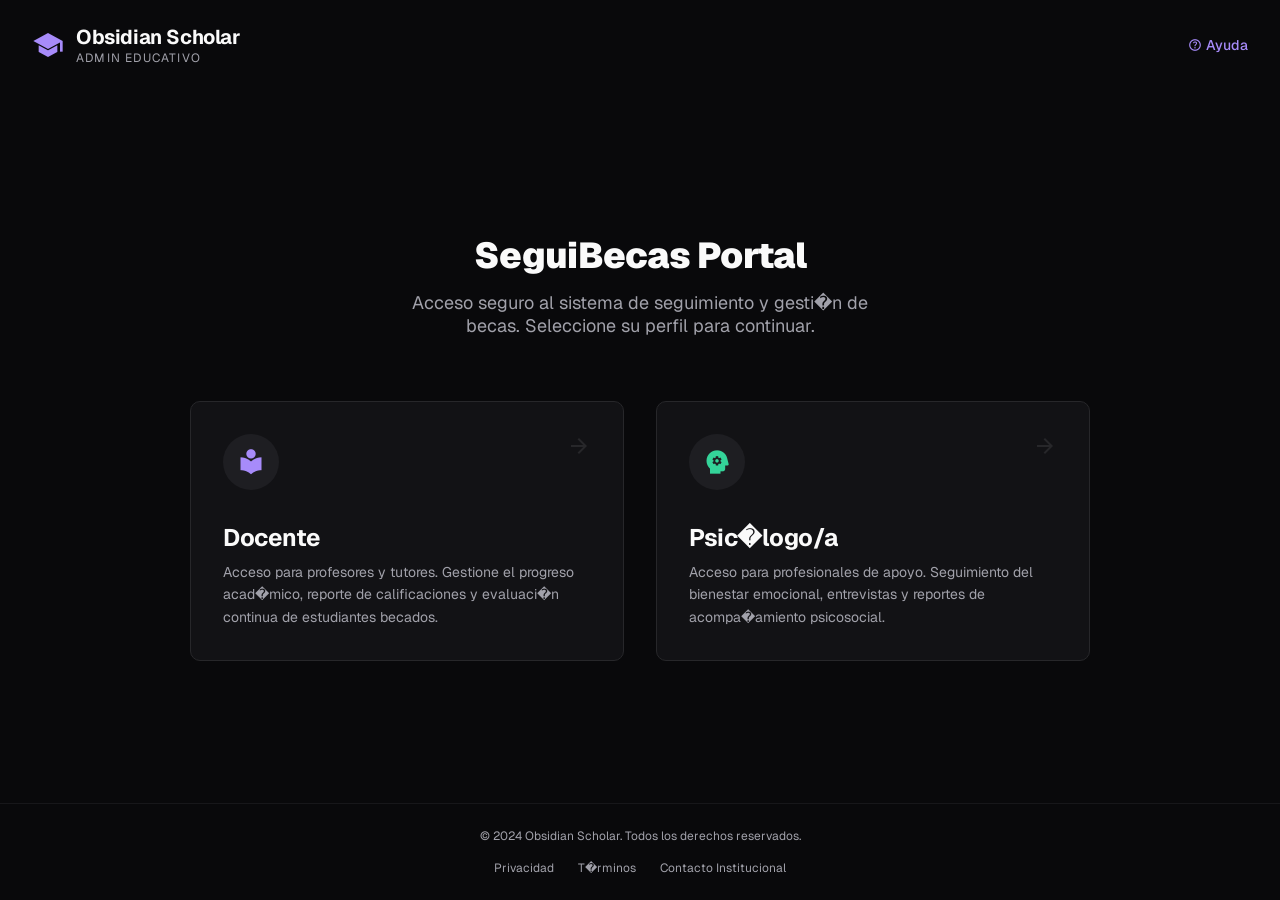
==== seguibecas/index.html @ 245d331f "Implementación completa SeguiBecas con Obsidian dark theme, CRUD estudiantes, alertas automáticas, r" ====
<!DOCTYPE html>
<html class="dark" lang="es">
<head>
<meta charset="UTF-8">
<meta name="viewport" content="width=device-width, initial-scale=1.0">
<title>SeguiBecas - Portal de Acceso</title>
<link rel="preconnect" href="https://fonts.googleapis.com">
<link rel="preconnect" href="https://fonts.gstatic.com" crossorigin>
<link href="https://fonts.googleapis.com/css2?family=Geist:wght@100..900&display=swap" rel="stylesheet">
<link href="https://fonts.googleapis.com/css2?family=Material+Symbols+Outlined:opsz,wght,FILL,GRAD@20..48,100..700,0..1,0..1&display=swap" rel="stylesheet">
<link rel="stylesheet" href="style.css">
</head>
<body>

<div id="toast-container"></div>

<!-- ============================================================ -->
<!-- MODAL: REMITIR A PSICOLOG�A -->
<!-- ============================================================ -->
<div class="modal-overlay" id="modal-referir-overlay" style="display:none">
  <div class="modal">
    <div class="modal-header">
      <h3>Remitir a Psicolog�a</h3>
      <button class="modal-close" id="modal-referir-close"><span class="material-symbols-outlined">close</span></button>
    </div>
    <div class="modal-body">
      <p style="color:var(--color-on-surface-variant);margin-bottom:1rem;font-size:var(--text-sm)">Seleccione el motivo de la remisi�n:</p>
      <div class="modal-options">
        <button class="modal-option" data-motivo="bajo_rendimiento">
          <span class="material-symbols-outlined" style="color:var(--color-warn)">school</span>
          <div>
            <strong>Bajo rendimiento acad�mico</strong>
            <p style="font-size:var(--text-xs);color:var(--color-on-surface-variant);margin-top:0.25rem">El estudiante presenta calificaciones por debajo del promedio esperado.</p>
          </div>
        </button>
        <button class="modal-option" data-motivo="desercion">
          <span class="material-symbols-outlined" style="color:var(--color-error)">logout</span>
          <div>
            <strong>Riesgo de deserci�n</strong>
            <p style="font-size:var(--text-xs);color:var(--color-on-surface-variant);margin-top:0.25rem">El estudiante presenta inasistencias recurrentes o riesgo de abandono.</p>
          </div>
        </button>
      </div>
    </div>
  </div>
</div>

<!-- ============================================================ -->
<!-- MODAL: AGREGAR ESTUDIANTE -->
<!-- ============================================================ -->
<div class="modal-overlay" id="modal-add-student-overlay" style="display:none">
  <div class="modal" style="max-width:480px">
    <div class="modal-header">
      <h3>Agregar Estudiante</h3>
      <button class="modal-close" id="modal-add-close"><span class="material-symbols-outlined">close</span></button>
    </div>
    <div class="modal-body">
      <div class="form-group">
        <label for="add-nombre">Nombre completo</label>
        <input type="text" id="add-nombre" class="form-input" placeholder="Ej: Ana Mar�a L�pez">
      </div>
      <div class="form-group">
        <label for="add-programa">Programa acad�mico</label>
        <input type="text" id="add-programa" class="form-input" placeholder="Ej: Ingenier�a de Sistemas">
      </div>
      <div class="form-group">
        <label for="add-semestre">Semestre</label>
        <input type="number" id="add-semestre" class="form-input" min="1" max="12" value="1">
      </div>
      <button class="btn btn-primary" id="btn-add-student" style="width:100%;justify-content:center;margin-top:0.5rem">Agregar Estudiante</button>
    </div>
  </div>
</div>

<!-- ============================================================ -->
<!-- MODAL: NOTIFICACIONES -->
<!-- ============================================================ -->
<div class="notif-panel" id="notif-panel" style="display:none">
  <div class="notif-header">
    <h3>Notificaciones</h3>
    <button class="notif-mark-read" id="btn-mark-read">Marcar todas como le�das</button>
  </div>
  <div class="notif-list" id="notif-list"></div>
</div>

<!-- ============================================================ -->
<!-- HOME VIEW -->
<!-- ============================================================ -->
<div id="view-home" class="view active">
  <div class="home-wrapper">
    <header class="home-header">
      <div class="home-brand">
        <span class="material-symbols-outlined home-brand-icon fill">school</span>
        <div class="home-brand-text">
          <h1>Obsidian Scholar</h1>
          <p>Admin Educativo</p>
        </div>
      </div>
      <a class="home-support" href="#">
        <span class="material-symbols-outlined" style="font-size:var(--text-sm)">help</span> Ayuda
      </a>
    </header>
    <main class="home-main">
      <div class="home-hero">
        <h2>SeguiBecas Portal</h2>
        <p>Acceso seguro al sistema de seguimiento y gesti�n de becas. Seleccione su perfil para continuar.</p>
      </div>
      <div class="home-grid">
        <a class="home-card" href="#" data-view="view-docente">
          <div class="home-card-top">
            <div class="home-card-icon docente">
              <span class="material-symbols-outlined fill">local_library</span>
            </div>
            <span class="material-symbols-outlined home-card-arrow">arrow_forward</span>
          </div>
          <div class="home-card-body">
            <h3>Docente</h3>
            <p>Acceso para profesores y tutores. Gestione el progreso acad�mico, reporte de calificaciones y evaluaci�n continua de estudiantes becados.</p>
          </div>
        </a>
        <a class="home-card home-card-psych" href="#" data-view="view-psicologo">
          <div class="home-card-top">
            <div class="home-card-icon psicologo">
              <span class="material-symbols-outlined fill">psychology</span>
            </div>
            <span class="material-symbols-outlined home-card-arrow">arrow_forward</span>
          </div>
          <div class="home-card-body">
            <h3>Psic�logo/a</h3>
            <p>Acceso para profesionales de apoyo. Seguimiento del bienestar emocional, entrevistas y reportes de acompa�amiento psicosocial.</p>
          </div>
        </a>
      </div>
    </main>
    <footer class="home-footer">
      <p>&copy; 2024 Obsidian Scholar. Todos los derechos reservados.</p>
      <div class="home-footer-links">
        <a href="#">Privacidad</a>
        <a href="#">T�rminos</a>
        <a href="#">Contacto Institucional</a>
      </div>
    </footer>
  </div>
</div>

<!-- ============================================================ -->
<!-- DOCENTE VIEW -->
<!-- ============================================================ -->
<div id="view-docente" class="view">
  <nav class="sidebar" id="sidebar-docente">
    <div class="sidebar-brand">
      <div class="sidebar-logo"><span class="material-symbols-outlined">school</span></div>
      <div>
        <h1>Obsidian Scholar</h1>
        <p>Admin Educativo</p>
      </div>
    </div>
    <div class="sidebar-nav">
      <a class="active" href="#" data-section="dashboard"><span class="material-symbols-outlined fill">dashboard</span>Dashboard</a>
      <a href="#" data-section="historial"><span class="material-symbols-outlined">history</span>Historial de Casos</a>
      <a href="#" data-section="config"><span class="material-symbols-outlined">settings</span>Configuraci�n</a>
    </div>
    <button class="sidebar-cta" id="btn-add-student-open"><span class="material-symbols-outlined fill">add</span>Agregar Estudiante</button>
    <a class="sidebar-logout" href="#" id="btn-home-docente"><span class="material-symbols-outlined">logout</span>Inicio</a>
  </nav>
  <div class="main-content">
    <header class="topbar">
      <div class="topbar-left">
        <span class="topbar-title show">Panel Docente</span>
        <div class="topbar-search">
          <span class="material-symbols-outlined">search</span>
          <input type="text" id="search-docente" placeholder="Buscar estudiantes, programas o IDs...">
        </div>
      </div>
      <div class="topbar-right">
        <button class="topbar-btn notif-btn" id="notif-btn-docente" aria-label="Notificaciones">
          <span class="material-symbols-outlined">notifications</span>
          <span class="notif-badge" id="notif-badge-docente" style="display:none">0</span>
        </button>
        <div class="topbar-divider"></div>
        <button class="topbar-btn" aria-label="Ayuda"><span class="material-symbols-outlined">help_outline</span></button>
        <div class="topbar-avatar">DR</div>
      </div>
    </header>
    <!-- Docente Dashboard Section -->
    <div class="content-area" id="docente-section-dashboard">
      <div class="stats-grid" id="stats-grid">
        <div class="stat-card stat-clickable" id="stat-total-card">
          <div class="stat-card-glow" style="background:rgba(167,139,250,0.03)"></div>
          <div class="stat-card-top">
            <p>Total Matriculados</p>
            <span class="material-symbols-outlined">groups</span>
          </div>
          <div>
            <div class="stat-card-value" id="stat-total">6</div>
            <div class="stat-card-sub"><span class="material-symbols-outlined" style="font-size:var(--text-xs);color:var(--color-tertiary)">trending_up</span> <span style="color:var(--color-tertiary)">Activos</span></div>
          </div>
        </div>
        <div class="stat-card stat-clickable" id="stat-alertas-card" style="--stat-color:var(--color-error)">
          <div class="stat-card-glow" style="background:rgba(239,68,68,0.03)"></div>
          <div class="stat-card-top">
            <p>Alertas Activas</p>
            <span class="material-symbols-outlined" style="color:var(--color-error)">warning</span>
          </div>
          <div>
            <div class="stat-card-value" id="stat-alertas" style="color:var(--color-error)">0</div>
            <div class="stat-card-sub" style="color:var(--color-on-surface-variant)">Requieren revisi�n inmediata</div>
          </div>
        </div>
        <div class="stat-card stat-clickable" id="stat-asistencia-card">
          <div class="stat-card-top">
            <p>Asistencia Promedio</p>
            <span class="material-symbols-outlined">event_available</span>
          </div>
          <div>
            <div class="stat-card-value" id="stat-asistencia">0%</div>
            <div class="stat-card-bar"><div class="stat-card-bar-fill" id="stat-bar" style="width:0%"></div></div>
          </div>
        </div>
      </div>
      <div class="table-container">
        <div class="table-header">
          <h3>Lista de Estudiantes</h3>
          <div style="display:flex;gap:0.75rem;align-items:center">
            <span class="badge badge-normal" id="est-count">6 estudiantes</span>
            <button class="btn btn-primary" id="btn-add-student-open2" style="padding:0.375rem 0.75rem;font-size:var(--text-xs)"><span class="material-symbols-outlined" style="font-size:var(--text-sm)">add</span> Agregar</button>
          </div>
        </div>
        <div class="table-wrap">
          <table>
            <thead>
              <tr>
                <th>Nombre</th>
                <th>Programa</th>
                <th>Asistencia</th>
                <th>Notas</th>
                <th>Estado</th>
                <th style="text-align:right">Acciones</th>
              </tr>
            </thead>
            <tbody id="docente-tbody"></tbody>
          </table>
        </div>
        <div class="table-footer">
          <span id="table-info">Mostrando 6 estudiantes</span>
        </div>
      </div>
    </div>
    <!-- Docente Case History Section -->
    <div class="content-area" id="docente-section-historial" style="display:none">
      <div id="docente-historial-content"></div>
    </div>
    <!-- Docente Settings Section -->
    <div class="content-area" id="docente-section-config" style="display:none">
      <div class="settings-panel">
        <h2>Configuraci�n del Sistema</h2>
        <p style="color:var(--color-on-surface-variant);margin-bottom:1.5rem">Gesti�n de par�metros acad�micos y umbrales de alerta.</p>
        <div class="settings-card">
          <h4>Umbrales de Alerta Autom�tica</h4>
          <div class="form-group">
            <label>Asistencia m�nima (%)</label>
            <input type="number" class="form-input" id="umbral-asistencia" value="60" min="0" max="100" style="width:100px">
          </div>
          <div class="form-group">
            <label>Promedio m�nimo de notas</label>
            <input type="number" class="form-input" id="umbral-notas" value="3.0" min="1" max="5" step="0.1" style="width:100px">
          </div>
          <div class="form-group">
            <label>Faltas consecutivas para alerta</label>
            <input type="number" class="form-input" id="umbral-faltas" value="3" min="1" max="20" style="width:100px">
          </div>
          <button class="btn btn-primary" id="btn-guardar-umbrales" style="margin-top:0.5rem">Guardar Configuraci�n</button>
        </div>
      </div>
    </div>
  </div>
</div>

<!-- ============================================================ -->
<!-- PSICOLOGO VIEW -->
<!-- ============================================================ -->
<div id="view-psicologo" class="view">
  <nav class="sidebar" id="sidebar-psicologo">
    <div class="sidebar-brand">
      <div class="sidebar-logo"><span class="material-symbols-outlined">school</span></div>
      <div>
        <h1>Obsidian Scholar</h1>
        <p>Admin Educativo</p>
      </div>
    </div>
    <div class="sidebar-nav">
      <a class="active" href="#" data-section="dashboard"><span class="material-symbols-outlined fill">dashboard</span>Dashboard</a>
      <a href="#" data-section="historial"><span class="material-symbols-outlined">history</span>Historial de Casos</a>
      <a href="#" data-section="config"><span class="material-symbols-outlined">settings</span>Configuraci�n</a>
    </div>
    <button class="sidebar-cta" style="opacity:0.5;cursor:default"><span class="material-symbols-outlined fill">add</span>Nuevo Caso</button>
    <a class="sidebar-logout" href="#" id="btn-home-psicologo"><span class="material-symbols-outlined">logout</span>Inicio</a>
  </nav>
  <div class="main-content">
    <header class="topbar">
      <div class="topbar-left">
        <span class="topbar-title show">Panel de Psicolog�a</span>
        <div class="topbar-search">
          <span class="material-symbols-outlined">search</span>
          <input type="text" id="search-psicologo" placeholder="Buscar casos...">
        </div>
      </div>
      <div class="topbar-right">
        <button class="topbar-btn notif-btn" id="notif-btn-psicologo" aria-label="Notificaciones">
          <span class="material-symbols-outlined">notifications</span>
          <span class="notif-badge" id="notif-badge-psicologo" style="display:none">0</span>
        </button>
        <button class="topbar-btn" aria-label="Ayuda"><span class="material-symbols-outlined">help_outline</span></button>
        <div class="topbar-divider"></div>
        <div class="topbar-avatar">PS</div>
      </div>
    </header>
    <!-- Dashboard Section -->
    <div id="psicologo-section-dashboard">
      <div class="content-area">
        <div style="display:flex;justify-content:space-between;align-items:center;margin-bottom:1.5rem">
          <div>
            <h2 style="font-size:var(--text-2xl);font-weight:700">Estudiantes en Seguimiento</h2>
            <p style="color:var(--color-on-surface-variant);font-size:var(--text-sm)" id="psic-seguimiento-count">0 estudiantes en seguimiento psicol�gico</p>
          </div>
          <button class="btn btn-outline" id="btn-refresh-psic"><span class="material-symbols-outlined" style="font-size:var(--text-sm)">refresh</span> Actualizar</button>
        </div>
        <div id="psic-dashboard-list"></div>
      </div>
    </div>
    <!-- Case History Section -->
    <div id="psicologo-section-historial" style="display:none">
      <div class="content-area">
        <h2 style="font-size:var(--text-2xl);font-weight:700;margin-bottom:0.5rem">Historial de Casos</h2>
        <p style="color:var(--color-on-surface-variant);font-size:var(--text-sm);margin-bottom:1.5rem">Todos los estudiantes que han sido remitidos a psicolog�a.</p>
        <div id="psic-historial-content"></div>
      </div>
    </div>
    <!-- Settings Section -->
    <div id="psicologo-section-config" style="display:none">
      <div class="content-area">
        <div class="settings-panel">
          <h2>Configuraci�n</h2>
          <p style="color:var(--color-on-surface-variant);margin-bottom:1rem">Panel de Psicolog�a - SeguiBecas v1.0</p>
          <div class="settings-card">
            <p style="color:var(--color-on-surface-variant);font-size:var(--text-sm)">Sistema de Seguimiento de Estudiantes Becados. Las notificaciones y alertas se gestionan autom�ticamente desde el panel de Docente.</p>
          </div>
        </div>
      </div>
    </div>
    <!-- Psych Two-panel Layout (for alertas) -->
    <div id="psicologo-section-alertas" style="display:none;flex:1;overflow:hidden">
      <div class="psych-layout">
        <div class="psych-tray">
          <div class="psych-tray-header">
            <div>
              <h2>Bandeja de Alertas</h2>
              <p id="alerta-count">0 Casos Activos</p>
            </div>
          </div>
          <div class="psych-tray-list" id="alertas-list"></div>
        </div>
        <div class="psych-detail" id="psych-detail">
          <div class="psych-detail-empty" id="psych-empty">
            <span class="material-symbols-outlined">inbox</span>
            <h3>Ning�n caso seleccionado</h3>
            <p>Seleccione una alerta de la bandeja para ver los detalles, revisar la bit�cora y resolver casos.</p>
          </div>
          <div id="psych-case-view" style="display:none">
            <div class="psych-detail-header">
              <div class="psych-detail-header-top">
                <div>
                  <div style="display:flex;align-items:center;gap:0.75rem;margin-bottom:0.5rem">
                    <h2 id="detail-name"></h2>
                    <span class="psych-detail-badge"><span class="material-symbols-outlined" style="font-size:0.75rem">warning</span> ALERTA</span>
                  </div>
                  <p class="psych-detail-meta" id="detail-meta"></p>
                  <p class="psych-detail-meta" id="detail-motivo" style="margin-top:0.25rem;font-size:var(--text-xs)"></p>
                </div>
                <div class="psych-detail-actions">
                  <button class="btn btn-tertiary" id="btn-resolver"><span class="material-symbols-outlined" style="font-size:var(--text-sm)">check_circle</span>Resolver Caso</button>
                </div>
              </div>
            </div>
            <div class="psych-detail-scroll" id="detail-scroll">
              <div class="context-grid" id="context-grid">
                <div class="context-card">
                  <span class="material-symbols-outlined">school</span>
                  <h4>Estado Acad�mico</h4>
                  <div class="value" id="ctx-academic"></div>
                  <div class="sub" id="ctx-academic-status"></div>
                </div>
                <div class="context-card">
                  <span class="material-symbols-outlined">fact_check</span>
                  <h4>Asistencia</h4>
                  <div class="value" id="ctx-attendance"></div>
                  <div class="sub" id="ctx-attendance-status"></div>
                </div>
                <div class="context-card">
                  <span class="material-symbols-outlined">edit_note</span>
                  <h4>Promedio Notas</h4>
                  <div class="value" id="ctx-grade"></div>
                  <div class="sub" id="ctx-grade-status"></div>
                </div>
              </div>
              <div class="bitacora-section">
                <div class="bitacora-header">
                  <h3>Bit�cora de Seguimiento</h3>
                </div>
                <div class="bitacora-timeline" id="bitacora-list"></div>
                <div class="obs-form">
                  <label for="obs-textarea">Agregar nueva observaci�n</label>
                  <textarea id="obs-textarea" placeholder="Documente la interacci�n, notas o pr�ximos pasos aqu�..." rows="3"></textarea>
                  <div class="inline-error" id="obs-error" style="display:none"></div>
                  <div class="obs-form-bottom">
                    <div class="obs-form-tools">
                      <button aria-label="Adjuntar archivo"><span class="material-symbols-outlined">attach_file</span></button>
                    </div>
                    <button class="obs-submit" id="btn-guardar-obs"><span class="material-symbols-outlined" style="font-size:var(--text-sm)">save</span> Guardar Observaci�n</button>
                  </div>
                </div>
              </div>
            </div>
          </div>
        </div>
      </div>
    </div>
  </div>
</div>

<button class="sidebar-toggle" id="sidebar-toggle" aria-label="Abrir men�"><span class="material-symbols-outlined">menu</span></button>
<div class="sidebar-overlay" id="sidebar-overlay"></div>
<div class="modal-overlay" id="modal-backdrop" style="display:none"></div>

<script src="app.js"></script>
</body>
</html>
---- seguibecas/style.css ----
:root {
  --color-bg: #09090b;
  --color-surface: #0c0c0f;
  --color-surface-container: #121215;
  --color-surface-container-low: #0f0f12;
  --color-surface-container-high: #18181b;
  --color-surface-container-highest: #1e1e22;
  --color-primary: #a78bfa;
  --color-primary-container: #7c3aed;
  --color-primary-fixed: #ede9fe;
  --color-primary-fixed-dim: #c4b5fd;
  --color-tertiary: #34d399;
  --color-tertiary-container: #065f46;
  --color-error: #ef4444;
  --color-error-container: #3b1111;
  --color-warn: #f59e0b;
  --color-warn-container: #451a03;
  --color-outline: #52525b;
  --color-outline-variant: #27272a;
  --color-on-surface: #fafafa;
  --color-on-surface-variant: #a1a1aa;
  --color-on-error: #1a0000;
  --color-on-primary: #0a0012;
  --color-surface-dim: #0c0c0f;
  --color-surface-bright: #18181b;

  --font-family: 'Geist', sans-serif;
  --text-xs: 0.75rem;
  --text-sm: 0.875rem;
  --text-base: 1rem;
  --text-lg: 1.125rem;
  --text-xl: 1.25rem;
  --text-2xl: 1.5rem;
  --text-3xl: 1.875rem;
  --text-4xl: 2.25rem;
  --radius-sm: 6px;
  --radius-md: 10px;
  --radius-lg: 16px;
  --radius-xl: 24px;
  --radius-full: 9999px;
  --shadow-sm: 0 1px 3px rgba(0,0,0,0.2);
  --shadow-md: 0 4px 12px rgba(0,0,0,0.3);
  --shadow-lg: 0 10px 30px rgba(0,0,0,0.4);
  --transition: 0.2s ease;
  --sidebar-w: 256px;
}

*, *::before, *::after { box-sizing: border-box; margin: 0; padding: 0; }
body {
  font-family: var(--font-family);
  background: var(--color-bg);
  color: var(--color-on-surface);
  min-height: 100vh;
  -webkit-font-smoothing: antialiased;
}
a { color: inherit; text-decoration: none; }
button { font-family: inherit; cursor: pointer; border: none; background: none; color: inherit; }
input, textarea { font-family: inherit; }
.material-symbols-outlined {
  font-variation-settings: 'FILL' 0, 'wght' 400, 'GRAD' 0, 'opsz' 24;
  user-select: none;
}
.material-symbols-outlined.fill { font-variation-settings: 'FILL' 1, 'wght' 400, 'GRAD' 0, 'opsz' 24; }

.view { display: none; }
.view.active { display: flex; }

#view-home.active {
  flex-direction: column;
  min-height: 100vh;
}
#view-docente.active, #view-psicologo.active {
  flex-direction: row;
  height: 100vh;
  overflow: hidden;
}

.sidebar {
  width: var(--sidebar-w);
  background: var(--color-surface);
  border-right: 1px solid var(--color-outline-variant);
  display: flex;
  flex-direction: column;
  padding: 2rem 1rem;
  flex-shrink: 0;
  position: fixed;
  top: 0;
  left: 0;
  height: 100vh;
  z-index: 50;
}
.sidebar-brand {
  display: flex;
  align-items: center;
  gap: 0.75rem;
  padding: 0 0.5rem;
  margin-bottom: 3rem;
}
.sidebar-logo {
  width: 40px;
  height: 40px;
  border-radius: var(--radius-md);
  background: var(--color-surface-container);
  border: 1px solid var(--color-outline-variant);
  display: flex;
  align-items: center;
  justify-content: center;
  overflow: hidden;
  font-size: 1.25rem;
  color: var(--color-primary);
}
.sidebar-brand h1 { font-size: var(--text-lg); font-weight: 900; letter-spacing: -0.02em; line-height: 1.2; }
.sidebar-brand p { font-size: var(--text-xs); color: var(--color-on-surface-variant); font-weight: 500; }
.sidebar-nav { display: flex; flex-direction: column; gap: 0.25rem; flex: 1; }
.sidebar-nav a {
  display: flex;
  align-items: center;
  gap: 0.75rem;
  padding: 0.75rem 0.75rem;
  border-radius: var(--radius-md);
  color: var(--color-on-surface-variant);
  font-size: 0.875rem;
  transition: all var(--transition);
}
.sidebar-nav a:hover { color: var(--color-on-surface); background: var(--color-surface-container-low); }
.sidebar-nav a.active {
  color: var(--color-primary);
  background: var(--color-surface-container-high);
  border-right: 2px solid var(--color-primary);
  font-weight: 500;
}
.sidebar-nav a .material-symbols-outlined { font-size: 1.25rem; }
.sidebar-cta {
  width: 100%;
  background: var(--color-primary);
  color: var(--color-on-primary);
  font-weight: 600;
  padding: 0.625rem 1rem;
  border-radius: var(--radius-md);
  margin-bottom: 0.5rem;
  display: flex;
  align-items: center;
  justify-content: center;
  gap: 0.5rem;
  transition: background var(--transition);
}
.sidebar-cta:hover { background: var(--color-primary-container); }
.sidebar-cta .material-symbols-outlined { font-size: 1.125rem; }
.sidebar-logout {
  display: flex;
  align-items: center;
  gap: 0.75rem;
  padding: 0.75rem;
  border-radius: var(--radius-md);
  color: var(--color-on-surface-variant);
  font-size: 0.875rem;
  transition: all var(--transition);
  margin-top: auto;
  border-top: 1px solid var(--color-outline-variant);
  padding-top: 1rem;
}
.sidebar-logout:hover { color: var(--color-error); background: rgba(239,68,68,0.05); }

.main-content {
  margin-left: var(--sidebar-w);
  display: flex;
  flex-direction: column;
  height: 100vh;
  flex: 1;
  min-width: 0;
}
.topbar {
  height: 64px;
  display: flex;
  align-items: center;
  justify-content: space-between;
  padding: 0 1.5rem;
  border-bottom: 1px solid var(--color-outline-variant);
  background: var(--color-bg);
  flex-shrink: 0;
}
.topbar-left { display: flex; align-items: center; gap: 1.5rem; flex: 1; }
.topbar-title { font-size: var(--text-xl); font-weight: 700; letter-spacing: -0.02em; display: none; }
.topbar-title.show { display: block; }
.topbar-search {
  position: relative;
  width: 100%;
  max-width: 320px;
}
.topbar-search .material-symbols-outlined {
  position: absolute;
  left: 0.75rem;
  top: 50%;
  transform: translateY(-50%);
  color: var(--color-on-surface-variant);
  font-size: 1.25rem;
  pointer-events: none;
}
.topbar-search input {
  width: 100%;
  background: var(--color-surface-container);
  border: 1px solid var(--color-outline-variant);
  color: var(--color-on-surface);
  border-radius: var(--radius-md);
  padding: 0.375rem 0.75rem 0.375rem 2.5rem;
  font-size: var(--text-sm);
  transition: all var(--transition);
}
.topbar-search input:focus {
  outline: none;
  border-color: var(--color-primary);
  box-shadow: 0 0 0 2px rgba(167,139,250,0.15);
}
.topbar-search input::placeholder { color: var(--color-on-surface-variant); }
.topbar-right { display: flex; align-items: center; gap: 0.5rem; }
.topbar-btn {
  width: 36px; height: 36px;
  display: flex;
  align-items: center;
  justify-content: center;
  border-radius: var(--radius-md);
  color: var(--color-on-surface-variant);
  transition: all var(--transition);
}
.topbar-btn:hover { background: var(--color-surface-container); }
.topbar-btn .material-symbols-outlined { font-size: 1.375rem; }
.topbar-avatar {
  width: 32px; height: 32px;
  border-radius: var(--radius-full);
  border: 1px solid var(--color-outline-variant);
  background: var(--color-surface-container-high);
  display: flex;
  align-items: center;
  justify-content: center;
  overflow: hidden;
  margin-left: 0.5rem;
}
.topbar-divider {
  width: 1px; height: 24px;
  background: var(--color-outline-variant);
  margin: 0 0.5rem;
  display: none;
}
.content-area {
  flex: 1;
  overflow-y: auto;
  padding: 1.5rem;
}

.sidebar-toggle {
  display: none;
  position: fixed;
  bottom: 1rem;
  left: 1rem;
  z-index: 100;
  width: 48px;
  height: 48px;
  border-radius: var(--radius-full);
  background: var(--color-primary);
  color: var(--color-on-primary);
  align-items: center;
  justify-content: center;
  box-shadow: var(--shadow-lg);
}
.sidebar-overlay {
  display: none;
  position: fixed;
  inset: 0;
  background: rgba(0,0,0,0.5);
  z-index: 49;
}

/* HOME */
.home-wrapper {
  display: flex;
  flex-direction: column;
  min-height: 100vh;
}
.home-header {
  display: flex;
  justify-content: space-between;
  align-items: center;
  padding: 1.5rem 2rem;
  position: relative;
  z-index: 10;
}
.home-brand {
  display: flex;
  align-items: center;
  gap: 0.75rem;
}
.home-brand-icon {
  color: var(--color-primary);
  font-size: 2rem;
}
.home-brand-text h1 {
  font-size: var(--text-xl);
  font-weight: 700;
  letter-spacing: -0.02em;
}
.home-brand-text p {
  font-size: var(--text-xs);
  color: var(--color-on-surface-variant);
  text-transform: uppercase;
  letter-spacing: 0.1em;
}
.home-support {
  font-size: var(--text-sm);
  color: var(--color-primary);
  display: flex;
  align-items: center;
  gap: 0.25rem;
  font-weight: 500;
}
.home-support:hover { color: var(--color-primary-fixed-dim); }
.home-main {
  flex: 1;
  display: flex;
  flex-direction: column;
  align-items: center;
  justify-content: center;
  padding: 3rem 1rem;
  text-align: center;
  position: relative;
  z-index: 10;
}
.home-hero {
  max-width: 640px;
  margin-bottom: 4rem;
}
.home-hero h2 {
  font-size: var(--text-4xl);
  font-weight: 900;
  letter-spacing: -0.02em;
  margin-bottom: 0.75rem;
}
.home-hero p {
  font-size: var(--text-lg);
  color: var(--color-on-surface-variant);
  max-width: 500px;
  margin: 0 auto;
}
.home-grid {
  display: grid;
  grid-template-columns: 1fr;
  gap: 2rem;
  width: 100%;
  max-width: 900px;
}
.home-card {
  display: block;
  position: relative;
  background: var(--color-surface-container);
  border: 1px solid var(--color-outline-variant);
  border-radius: var(--radius-md);
  padding: 2rem;
  transition: all 0.3s ease;
  text-align: left;
  overflow: hidden;
}
.home-card::before {
  content: '';
  position: absolute;
  top: -1px; left: -1px; right: -1px; bottom: -1px;
  background: transparent;
  border-radius: var(--radius-md);
  z-index: -1;
  transition: background 0.3s ease;
}
.home-card:hover::before {
  background: linear-gradient(45deg, var(--color-primary) 0%, transparent 50%, var(--color-primary) 100%);
  opacity: 0.3;
}
.home-card:hover { background: var(--color-surface-container-high); transform: translateY(-4px); }
.home-card-psych:hover::before {
  background: linear-gradient(45deg, var(--color-tertiary) 0%, transparent 50%, var(--color-tertiary) 100%);
  opacity: 0.3;
}
.home-card-top {
  display: flex;
  justify-content: space-between;
  align-items: flex-start;
  margin-bottom: 2rem;
}
.home-card-icon {
  width: 56px; height: 56px;
  border-radius: var(--radius-full);
  background: var(--color-surface-container-highest);
  display: flex;
  align-items: center;
  justify-content: center;
  transition: transform 0.3s ease;
}
.home-card:hover .home-card-icon { transform: scale(1.1); }
.home-card-icon.docente { color: var(--color-primary); }
.home-card-icon.psicologo { color: var(--color-tertiary); }
.home-card-icon .material-symbols-outlined { font-size: 1.75rem; }
.home-card-arrow {
  color: var(--color-outline-variant);
  transition: color var(--transition);
}
.home-card:hover .home-card-arrow { color: var(--color-primary); }
.home-card-psych:hover .home-card-arrow { color: var(--color-tertiary); }
.home-card-body h3 {
  font-size: var(--text-2xl);
  font-weight: 700;
  letter-spacing: -0.02em;
  margin-bottom: 0.5rem;
  transition: color var(--transition);
}
.home-card:hover .home-card-body h3 { color: var(--color-primary); }
.home-card-psych:hover .home-card-body h3 { color: var(--color-tertiary); }
.home-card-body p {
  font-size: var(--text-sm);
  color: var(--color-on-surface-variant);
  line-height: 1.6;
}
.home-footer {
  border-top: 1px solid rgba(39,39,42,0.5);
  padding: 1.5rem 2rem;
  display: flex;
  flex-direction: column;
  align-items: center;
  gap: 1rem;
  position: relative;
  z-index: 10;
}
.home-footer p { font-size: var(--text-xs); color: var(--color-on-surface-variant); }
.home-footer-links { display: flex; gap: 1.5rem; }
.home-footer-links a {
  font-size: var(--text-xs);
  color: var(--color-on-surface-variant);
  transition: color var(--transition);
}
.home-footer-links a:hover { color: var(--color-on-surface); }

/* TOAST */
#toast-container {
  position: fixed;
  bottom: 24px;
  right: 24px;
  z-index: 9999;
  display: flex;
  flex-direction: column;
  gap: 8px;
}
.toast {
  display: flex;
  align-items: center;
  gap: 8px;
  padding: 12px 20px;
  border-radius: var(--radius-md);
  box-shadow: var(--shadow-md);
  font-size: var(--text-sm);
  min-width: 240px;
  max-width: 360px;
  animation: slideIn 0.3s ease;
  border: 1px solid var(--color-outline-variant);
}
.toast-success { background: var(--color-tertiary-container); color: var(--color-tertiary); }
.toast-error { background: var(--color-error-container); color: var(--color-error); }
.toast-warning { background: var(--color-warn-container); color: var(--color-warn); }
.toast-info { background: var(--color-primary-container); color: var(--color-primary); }

@keyframes slideIn {
  from { opacity: 0; transform: translateX(20px); }
  to { opacity: 1; transform: translateX(0); }
}
@keyframes fadeOut {
  from { opacity: 1; }
  to { opacity: 0; transform: translateX(20px); }
}

/* DOCENTE STATS */
.stats-grid {
  display: grid;
  grid-template-columns: 1fr;
  gap: 1.5rem;
  margin-bottom: 2rem;
}
.stat-card {
  background: var(--color-surface-container);
  border: 1px solid var(--color-outline-variant);
  border-radius: var(--radius-lg);
  padding: 1.5rem;
  position: relative;
  overflow: hidden;
  transition: border-color var(--transition);
}
.stat-card:hover { border-color: var(--color-outline); }
.stat-card-glow {
  position: absolute;
  right: -16px; top: -16px;
  width: 96px; height: 96px;
  border-radius: 50%;
  filter: blur(32px);
  pointer-events: none;
}
.stat-card-top {
  display: flex;
  justify-content: space-between;
  align-items: flex-start;
  margin-bottom: 1rem;
  position: relative;
}
.stat-card-top p { font-size: var(--text-sm); color: var(--color-on-surface-variant); font-weight: 500; }
.stat-card-top .material-symbols-outlined { color: var(--color-on-surface-variant); font-size: 1.25rem; }
.stat-card-value { font-size: var(--text-3xl); font-weight: 700; letter-spacing: -0.02em; }
.stat-card-sub {
  font-size: var(--text-xs);
  margin-top: 0.25rem;
  display: flex;
  align-items: center;
  gap: 0.25rem;
}
.stat-card-bar {
  width: 100%;
  height: 6px;
  background: var(--color-surface-container-highest);
  border-radius: var(--radius-full);
  overflow: hidden;
  margin-top: 0.75rem;
}
.stat-card-bar-fill {
  height: 100%;
  border-radius: var(--radius-full);
  background: var(--color-primary);
}

/* TABLE */
.table-container {
  background: var(--color-surface-container);
  border: 1px solid var(--color-outline-variant);
  border-radius: var(--radius-lg);
  overflow: hidden;
  display: flex;
  flex-direction: column;
}
.table-header {
  padding: 1rem 1.5rem;
  border-bottom: 1px solid var(--color-outline-variant);
  display: flex;
  justify-content: space-between;
  align-items: center;
  background: var(--color-surface-container-low);
}
.table-header h3 { font-size: var(--text-lg); font-weight: 700; }
.table-wrap { overflow-x: auto; }
table {
  width: 100%;
  border-collapse: collapse;
  min-width: 700px;
}
thead { border-bottom: 1px solid var(--color-outline-variant); }
thead th {
  padding: 0.75rem 1.5rem;
  font-size: var(--text-xs);
  font-weight: 600;
  color: var(--color-on-surface-variant);
  text-transform: uppercase;
  letter-spacing: 0.05em;
  text-align: left;
  background: rgba(15,15,18,0.5);
  white-space: nowrap;
}
tbody tr {
  border-bottom: 1px solid var(--color-outline-variant);
  transition: background var(--transition);
}
tbody tr:hover { background: var(--color-surface-container-high); }
tbody tr.alerta { background: rgba(239,68,68,0.04); }
tbody tr.alerta:hover { background: rgba(239,68,68,0.08); }
tbody td { padding: 0.75rem 1.5rem; font-size: var(--text-sm); vertical-align: middle; }
.student-cell {
  display: flex;
  align-items: center;
  gap: 0.75rem;
}
.student-avatar {
  width: 32px; height: 32px;
  border-radius: var(--radius-full);
  background: var(--color-surface-container-highest);
  border: 1px solid var(--color-outline-variant);
  display: flex;
  align-items: center;
  justify-content: center;
  font-size: var(--text-xs);
  font-weight: 700;
  flex-shrink: 0;
}
.student-name { font-weight: 500; }
.student-id { font-size: var(--text-xs); color: var(--color-on-surface-variant); }
.badge {
  display: inline-flex;
  align-items: center;
  gap: 0.25rem;
  padding: 0.25rem 0.5rem;
  border-radius: 4px;
  font-size: var(--text-xs);
  font-weight: 500;
  white-space: nowrap;
}
.badge-normal {
  background: var(--color-surface-container-highest);
  color: var(--color-on-surface-variant);
  border: 1px solid var(--color-outline-variant);
}
.badge-alerta {
  background: var(--color-error-container);
  color: var(--color-error);
  border: 1px solid rgba(239,68,68,0.2);
}
.badge-alerta .material-symbols-outlined { font-size: 0.75rem; }
.badge-en-seguimiento {
  background: var(--color-primary-container);
  color: var(--color-primary);
  border: 1px solid rgba(167,139,250,0.2);
  font-size: var(--text-xs);
}
.actions-cell { display: flex; gap: 0.375rem; flex-wrap: wrap; justify-content: flex-end; }
.btn-icon {
  width: 32px; height: 32px;
  display: flex;
  align-items: center;
  justify-content: center;
  border-radius: var(--radius-sm);
  background: var(--color-surface);
  border: 1px solid var(--color-outline-variant);
  color: var(--color-on-surface-variant);
  transition: all var(--transition);
}
.btn-icon:hover { background: var(--color-surface-container-highest); color: var(--color-primary); }
.btn-icon.success:hover { color: var(--color-tertiary); border-color: rgba(52,211,153,0.3); }
.btn-icon.danger:hover { color: var(--color-error); border-color: rgba(239,68,68,0.3); }
.btn-icon.refer:hover { color: var(--color-warn); border-color: rgba(245,158,11,0.3); }
.grade-input {
  width: 56px;
  background: var(--color-surface);
  border: 1px solid var(--color-outline-variant);
  color: var(--color-on-surface);
  border-radius: var(--radius-sm);
  padding: 0.25rem 0.375rem;
  font-size: var(--text-sm);
  text-align: center;
}
.grade-input:focus { outline: none; border-color: var(--color-primary); }
.grade-submit {
  padding: 0.25rem 0.5rem;
  background: var(--color-primary);
  color: var(--color-on-primary);
  border-radius: var(--radius-sm);
  font-size: var(--text-xs);
  font-weight: 500;
  transition: background var(--transition);
}
.grade-submit:hover { background: var(--color-primary-container); }
.inline-error {
  font-size: var(--text-xs);
  color: var(--color-error);
  margin-top: 0.25rem;
}
.table-footer {
  padding: 0.75rem 1.5rem;
  border-top: 1px solid var(--color-outline-variant);
  background: var(--color-surface-container-low);
  display: flex;
  justify-content: space-between;
  align-items: center;
  font-size: var(--text-xs);
  color: var(--color-on-surface-variant);
}

/* PSICOLOGO TWO PANEL */
.psych-layout {
  display: flex;
  flex: 1;
  overflow: hidden;
}
.psych-tray {
  width: 400px;
  flex-shrink: 0;
  border-right: 1px solid var(--color-outline-variant);
  display: flex;
  flex-direction: column;
  background: var(--color-surface-dim);
}
.psych-tray-header {
  padding: 1.5rem;
  border-bottom: 1px solid var(--color-outline-variant);
  display: flex;
  justify-content: space-between;
  align-items: center;
  background: var(--color-surface);
}
.psych-tray-header h2 { font-size: var(--text-lg); font-weight: 600; letter-spacing: -0.02em; }
.psych-tray-header p { font-size: var(--text-sm); color: var(--color-on-surface-variant); margin-top: 0.25rem; }
.psych-tray-list {
  flex: 1;
  overflow-y: auto;
  padding: 1rem;
  display: flex;
  flex-direction: column;
  gap: 0.75rem;
}
.alert-card {
  background: var(--color-surface-container);
  border: 1px solid var(--color-outline-variant);
  border-radius: 0 var(--radius-md) var(--radius-md) 0;
  padding: 1rem;
  cursor: pointer;
  transition: all var(--transition);
  position: relative;
  border-left: 4px solid transparent;
}
.alert-card:hover { background: var(--color-surface-container-high); }
.alert-card.selected {
  background: var(--color-surface-container-high);
  border-color: var(--color-primary);
}
.alert-card-critical { border-left-color: var(--color-error); }
.alert-card-review { border-left-color: var(--color-primary); }
.alert-card-followup { border-left-color: var(--color-outline); }
.alert-card-meta {
  display: flex;
  justify-content: space-between;
  align-items: flex-start;
  margin-bottom: 0.5rem;
}
.alert-card-label { font-size: var(--text-xs); font-weight: 500; text-transform: uppercase; letter-spacing: 0.05em; }
.alert-card-label.critical { color: var(--color-error); }
.alert-card-label.review { color: var(--color-primary); }
.alert-card-label.followup { color: var(--color-on-surface-variant); }
.alert-card-time { font-size: var(--text-xs); color: var(--color-on-surface-variant); }
.alert-card h3 { font-weight: 600; margin-bottom: 0.25rem; }
.alert-card p { font-size: var(--text-sm); color: var(--color-on-surface-variant); display: -webkit-box; -webkit-line-clamp: 2; -webkit-box-orient: vertical; overflow: hidden; margin-bottom: 0.75rem; }
.alert-card-tags { display: flex; gap: 0.5rem; }
.alert-card-tag {
  padding: 0.125rem 0.5rem;
  border-radius: 4px;
  font-size: 0.625rem;
  background: var(--color-surface-container-highest);
  color: var(--color-on-surface-variant);
  border: 1px solid var(--color-outline-variant);
}
.alert-card-tag.danger { background: rgba(239,68,68,0.1); color: var(--color-error); border-color: rgba(239,68,68,0.15); }

.psych-detail {
  flex: 1;
  display: flex;
  flex-direction: column;
  overflow: hidden;
}
#psych-case-view { flex: 1; flex-direction: column; }
.psych-detail-empty {
  flex: 1;
  display: flex;
  flex-direction: column;
  align-items: center;
  justify-content: center;
  gap: 1rem;
  color: var(--color-on-surface-variant);
}
.psych-detail-empty .material-symbols-outlined { font-size: 4rem; color: var(--color-outline-variant); }
.psych-detail-empty h3 { font-size: var(--text-xl); font-weight: 600; }
.psych-detail-empty p { max-width: 280px; text-align: center; }
.psych-detail-header {
  padding: 1.5rem 2rem;
  border-bottom: 1px solid var(--color-outline-variant);
  background: rgba(12,12,15,0.5);
  backdrop-filter: blur(8px);
  flex-shrink: 0;
}
.psych-detail-header-top {
  display: flex;
  justify-content: space-between;
  align-items: flex-start;
}
.psych-detail-header h2 { font-size: var(--text-3xl); font-weight: 700; letter-spacing: -0.02em; }
.psych-detail-badge {
  display: inline-flex;
  align-items: center;
  gap: 0.375rem;
  padding: 0.25rem 0.75rem;
  border-radius: var(--radius-full);
  font-size: var(--text-xs);
  font-weight: 500;
  background: rgba(239,68,68,0.08);
  color: var(--color-error);
  border: 1px solid rgba(239,68,68,0.15);
}
.psych-detail-meta { color: var(--color-on-surface-variant); font-size: var(--text-sm); margin-top: 0.5rem; }
.psych-detail-actions { display: flex; gap: 0.75rem; margin-top: 1rem; }
.btn {
  display: inline-flex;
  align-items: center;
  gap: 0.5rem;
  padding: 0.5rem 1rem;
  border-radius: var(--radius-md);
  font-size: var(--text-sm);
  font-weight: 500;
  transition: all var(--transition);
}
.btn-outline {
  border: 1px solid var(--color-outline-variant);
  color: var(--color-on-surface);
  background: transparent;
}
.btn-outline:hover { background: var(--color-surface-container); }
.btn-primary {
  background: var(--color-primary);
  color: var(--color-on-primary);
}
.btn-primary:hover { background: var(--color-primary-container); }
.btn-tertiary {
  background: var(--color-tertiary);
  color: #001a12;
  font-weight: 700;
  box-shadow: 0 0 20px rgba(52,211,153,0.1);
}
.btn-tertiary:hover { background: rgba(52,211,153,0.85); }
.psych-detail-scroll {
  flex: 1;
  overflow-y: auto;
  padding: 1.5rem 2rem;
}
.context-grid {
  display: grid;
  grid-template-columns: 1fr;
  gap: 1rem;
  margin-bottom: 2rem;
}
.context-card {
  background: var(--color-surface-container);
  border: 1px solid var(--color-outline-variant);
  border-radius: var(--radius-lg);
  padding: 1.25rem;
}
.context-card .material-symbols-outlined { color: var(--color-outline); margin-bottom: 0.5rem; }
.context-card h4 {
  font-size: var(--text-xs);
  font-weight: 600;
  color: var(--color-on-surface-variant);
  text-transform: uppercase;
  letter-spacing: 0.05em;
  margin-bottom: 0.25rem;
}
.context-card .value { font-size: var(--text-xl); font-weight: 500; }
.context-card .sub { font-size: var(--text-xs); margin-top: 0.25rem; }
.context-card .sub.error { color: var(--color-error); }
.context-card .sub.primary { color: var(--color-primary); }
.bitacora-section { margin-top: 2rem; }
.bitacora-header {
  display: flex;
  justify-content: space-between;
  align-items: center;
  margin-bottom: 1rem;
}
.bitacora-header h3 {
  font-size: var(--text-lg);
  font-weight: 600;
  border-bottom: 1px solid var(--color-outline-variant);
  padding-bottom: 0.5rem;
  display: inline-block;
  padding-right: 2rem;
}
.bitacora-timeline {
  position: relative;
  border-left: 1px solid var(--color-outline-variant);
  margin-left: 0.75rem;
  padding-bottom: 1.5rem;
}
.bitacora-entry {
  position: relative;
  padding-left: 1.5rem;
  padding-bottom: 1.5rem;
}
.bitacora-dot {
  position: absolute;
  width: 12px; height: 12px;
  background: var(--color-surface);
  border: 2px solid var(--color-primary);
  border-radius: var(--radius-full);
  left: -6.5px;
  top: 6px;
}
.bitacora-dot.muted { border-color: var(--color-outline); }
.bitacora-card {
  background: var(--color-surface-container-lowest);
  border: 1px solid var(--color-outline-variant);
  border-radius: var(--radius-md);
  padding: 1rem;
}
.bitacora-card-top {
  display: flex;
  justify-content: space-between;
  align-items: center;
  margin-bottom: 0.5rem;
}
.bitacora-card-top .label { font-weight: 500; font-size: var(--text-sm); }
.bitacora-card-top .label.primary { color: var(--color-primary); }
.bitacora-card-top .time { font-size: var(--text-xs); color: var(--color-on-surface-variant); }
.bitacora-card p { font-size: var(--text-sm); color: var(--color-on-surface-variant); }
.bitacora-card .meta {
  margin-top: 0.75rem;
  padding: 0.5rem;
  background: var(--color-surface);
  border-radius: 4px;
  font-size: 0.75rem;
  color: var(--color-outline);
  border: 1px solid var(--color-outline-variant);
}
.obs-form {
  background: var(--color-surface-container);
  border: 1px solid var(--color-outline-variant);
  border-radius: var(--radius-lg);
  padding: 1.25rem;
  margin-top: 1rem;
}
.obs-form label { display: block; font-size: var(--text-sm); font-weight: 500; margin-bottom: 0.5rem; }
.obs-form textarea {
  width: 100%;
  background: var(--color-surface-container-lowest);
  border: 1px solid var(--color-outline-variant);
  color: var(--color-on-surface);
  border-radius: var(--radius-md);
  padding: 0.75rem;
  font-size: var(--text-sm);
  resize: vertical;
  min-height: 80px;
  transition: all var(--transition);
}
.obs-form textarea:focus { outline: none; border-color: var(--color-primary); box-shadow: 0 0 0 2px rgba(167,139,250,0.15); }
.obs-form textarea::placeholder { color: var(--color-on-surface-variant); }
.obs-form-bottom {
  display: flex;
  justify-content: space-between;
  align-items: center;
  margin-top: 1rem;
}
.obs-form-tools { display: flex; gap: 0.25rem; }
.obs-form-tools button {
  padding: 0.375rem;
  color: var(--color-on-surface-variant);
  border-radius: var(--radius-sm);
  transition: all var(--transition);
}
.obs-form-tools button:hover { color: var(--color-primary); background: var(--color-surface-container-high); }
.obs-form-tools .material-symbols-outlined { font-size: var(--text-sm); }
.obs-submit {
  padding: 0.5rem 1rem;
  background: var(--color-surface-container-high);
  border: 1px solid var(--color-outline-variant);
  color: var(--color-on-surface);
  border-radius: var(--radius-sm);
  font-size: var(--text-sm);
  font-weight: 500;
  transition: all var(--transition);
}
.obs-submit:hover { background: var(--color-surface-container-highest); }

@media (min-width: 640px) {
  .stats-grid { grid-template-columns: repeat(3, 1fr); }
  .context-grid { grid-template-columns: repeat(3, 1fr); }
  .home-grid { grid-template-columns: repeat(2, 1fr); }
  .topbar-divider { display: block; }
}
@media (max-width: 767px) {
  .sidebar { transform: translateX(-100%); transition: transform 0.3s ease; }
  .sidebar.open { transform: translateX(0); }
  .sidebar-overlay.open { display: block; }
  .sidebar-toggle { display: flex; }
  .main-content { margin-left: 0; }
  .psych-tray { width: 100%; }
  .psych-detail { display: none; }
  .psych-detail.open { display: flex; }
  .psych-layout.mobile-detail .psych-tray { display: none; }
  .topbar-title { display: none; }
}

@media (min-width: 768px) {
  .psych-detail-header h2 { font-size: var(--text-2xl); }
}

@media (max-width: 1023px) {
  .topbar-search { max-width: 200px; }
}

@media (min-width: 1024px) {
  .topbar-title.show { display: block; }
  .topbar-search { max-width: 320px; }
  .content-area { padding: 1.5rem 2rem; }
}

*:focus-visible {
  outline: 2px solid var(--color-primary);
  outline-offset: 2px;
}

input:-webkit-autofill,
input:-webkit-autofill:hover,
input:-webkit-autofill:focus,
input:-webkit-autofill:active {
  -webkit-box-shadow: 0 0 0 30px var(--color-surface-container) inset !important;
  -webkit-text-fill-color: var(--color-on-surface) !important;
}

::-webkit-scrollbar { width: 8px; height: 8px; }
::-webkit-scrollbar-track { background: var(--color-bg); }
::-webkit-scrollbar-thumb { background: var(--color-outline-variant); border-radius: 4px; }
::-webkit-scrollbar-thumb:hover { background: var(--color-outline); }

/* MODAL */
.modal-overlay {
  position: fixed;
  inset: 0;
  background: rgba(0,0,0,0.6);
  z-index: 9998;
  display: flex;
  align-items: center;
  justify-content: center;
  padding: 1rem;
}
.modal {
  background: var(--color-surface-container);
  border: 1px solid var(--color-outline-variant);
  border-radius: var(--radius-lg);
  max-width: 520px;
  width: 100%;
  box-shadow: var(--shadow-lg);
  overflow: hidden;
}
.modal-header {
  display: flex;
  justify-content: space-between;
  align-items: center;
  padding: 1.25rem 1.5rem;
  border-bottom: 1px solid var(--color-outline-variant);
}
.modal-header h3 { font-size: var(--text-lg); font-weight: 600; }
.modal-close {
  width: 32px; height: 32px;
  display: flex;
  align-items: center;
  justify-content: center;
  border-radius: var(--radius-sm);
  color: var(--color-on-surface-variant);
}
.modal-close:hover { background: var(--color-surface-container-high); }
.modal-body { padding: 1.5rem; }
.modal-options { display: flex; flex-direction: column; gap: 0.75rem; }
.modal-option {
  display: flex;
  align-items: flex-start;
  gap: 0.75rem;
  padding: 1rem;
  border: 1px solid var(--color-outline-variant);
  border-radius: var(--radius-md);
  text-align: left;
  transition: all var(--transition);
}
.modal-option:hover { background: var(--color-surface-container-high); border-color: var(--color-outline); }
.modal-option strong { font-size: var(--text-sm); }
.form-group { margin-bottom: 1rem; }
.form-group label {
  display: block;
  font-size: var(--text-sm);
  font-weight: 500;
  color: var(--color-on-surface-variant);
  margin-bottom: 0.375rem;
}
.form-input {
  width: 100%;
  background: var(--color-surface);
  border: 1px solid var(--color-outline-variant);
  color: var(--color-on-surface);
  border-radius: var(--radius-sm);
  padding: 0.5rem 0.75rem;
  font-size: var(--text-sm);
  transition: all var(--transition);
}
.form-input:focus { outline: none; border-color: var(--color-primary); box-shadow: 0 0 0 2px rgba(167,139,250,0.15); }

/* NOTIFICATIONS PANEL */
.notif-panel {
  position: fixed;
  top: 64px;
  right: 1rem;
  width: 360px;
  max-height: 480px;
  background: var(--color-surface-container);
  border: 1px solid var(--color-outline-variant);
  border-radius: var(--radius-lg);
  box-shadow: var(--shadow-lg);
  z-index: 9997;
  display: flex;
  flex-direction: column;
  overflow: hidden;
}
.notif-header {
  display: flex;
  justify-content: space-between;
  align-items: center;
  padding: 1rem 1.25rem;
  border-bottom: 1px solid var(--color-outline-variant);
}
.notif-header h3 { font-size: var(--text-base); font-weight: 600; }
.notif-mark-read {
  font-size: var(--text-xs);
  color: var(--color-primary);
  transition: color var(--transition);
}
.notif-mark-read:hover { color: var(--color-primary-fixed-dim); }
.notif-list { flex: 1; overflow-y: auto; padding: 0.5rem; }
.notif-item {
  display: flex;
  gap: 0.75rem;
  padding: 0.75rem;
  border-radius: var(--radius-md);
  transition: background var(--transition);
  cursor: pointer;
}
.notif-item:hover { background: var(--color-surface-container-high); }
.notif-item.unread { background: rgba(167,139,250,0.04); }
.notif-item .material-symbols-outlined { font-size: 1.25rem; flex-shrink: 0; }
.notif-item .notif-text { font-size: var(--text-sm); flex: 1; }
.notif-item .notif-time { font-size: var(--text-xs); color: var(--color-on-surface-variant); white-space: nowrap; }
.notif-badge {
  position: absolute;
  top: 2px; right: 2px;
  min-width: 16px; height: 16px;
  border-radius: var(--radius-full);
  background: var(--color-error);
  color: white;
  font-size: 10px;
  font-weight: 700;
  display: flex;
  align-items: center;
  justify-content: center;
  padding: 0 4px;
}
.notif-btn { position: relative; }

/* STAT CLICKABLE */
.stat-clickable { cursor: pointer; }
.stat-clickable:hover { border-color: var(--color-primary) !important; }

/* SETTINGS */
.settings-panel {
  max-width: 600px;
}
.settings-card {
  background: var(--color-surface-container);
  border: 1px solid var(--color-outline-variant);
  border-radius: var(--radius-lg);
  padding: 1.5rem;
}
.settings-card h4 { font-size: var(--text-base); font-weight: 600; margin-bottom: 1rem; }

/* DASHBOARD PSIC */
.psic-dashboard-card {
  background: var(--color-surface-container);
  border: 1px solid var(--color-outline-variant);
  border-radius: var(--radius-lg);
  padding: 1.25rem;
  margin-bottom: 1rem;
  transition: all var(--transition);
}
.psic-dashboard-card:hover { border-color: var(--color-outline); }
.psic-dashboard-card .top-row {
  display: flex;
  justify-content: space-between;
  align-items: flex-start;
}
.psic-dashboard-card h3 { font-weight: 600; }
.psic-dashboard-card .subtitle { font-size: var(--text-xs); color: var(--color-on-surface-variant); margin-top: 0.25rem; }
.psic-dashboard-card .detail-row { display: flex; gap: 1.5rem; margin-top: 0.75rem; flex-wrap: wrap; }
.psic-dashboard-card .detail-item { font-size: var(--text-xs); color: var(--color-on-surface-variant); }
.psic-dashboard-card .detail-item strong { color: var(--color-on-surface); }

/* HISTORIAL */
.historial-card {
  background: var(--color-surface-container);
  border: 1px solid var(--color-outline-variant);
  border-radius: var(--radius-lg);
  overflow: hidden;
  margin-bottom: 1rem;
}
.historial-card-header {
  display: flex;
  justify-content: space-between;
  align-items: center;
  padding: 1rem 1.25rem;
  border-bottom: 1px solid var(--color-outline-variant);
  cursor: pointer;
  transition: background var(--transition);
}
.historial-card-header:hover { background: var(--color-surface-container-high); }
.historial-card-header h3 { font-size: var(--text-base); font-weight: 600; }
.historial-card-body { padding: 1.25rem; display: none; }
.historial-card-body.open { display: block; }
.historial-card-body .entry { font-size: var(--text-sm); color: var(--color-on-surface-variant); padding: 0.5rem 0; border-bottom: 1px solid var(--color-outline-variant); }
.historial-card-body .entry:last-child { border-bottom: none; }
.historial-card-body .entry .date { font-size: var(--text-xs); color: var(--color-on-surface-variant); }

/* GRADE LIST */
.grade-list { display: flex; flex-wrap: wrap; gap: 0.25rem; }
.grade-item {
  display: inline-flex;
  align-items: center;
  justify-content: center;
  width: 28px; height: 28px;
  border-radius: var(--radius-sm);
  background: var(--color-surface-container-highest);
  font-size: var(--text-xs);
  font-weight: 600;
}

.student-name-cell {
  cursor: pointer;
}
.student-name-cell:hover { color: var(--color-primary); }

.no-data {
  text-align: center;
  padding: 3rem 1rem;
  color: var(--color-on-surface-variant);
}
.no-data .material-symbols-outlined { font-size: 3rem; color: var(--color-outline-variant); margin-bottom: 1rem; }
.no-data h3 { font-size: var(--text-lg); font-weight: 600; margin-bottom: 0.5rem; color: var(--color-on-surface); }
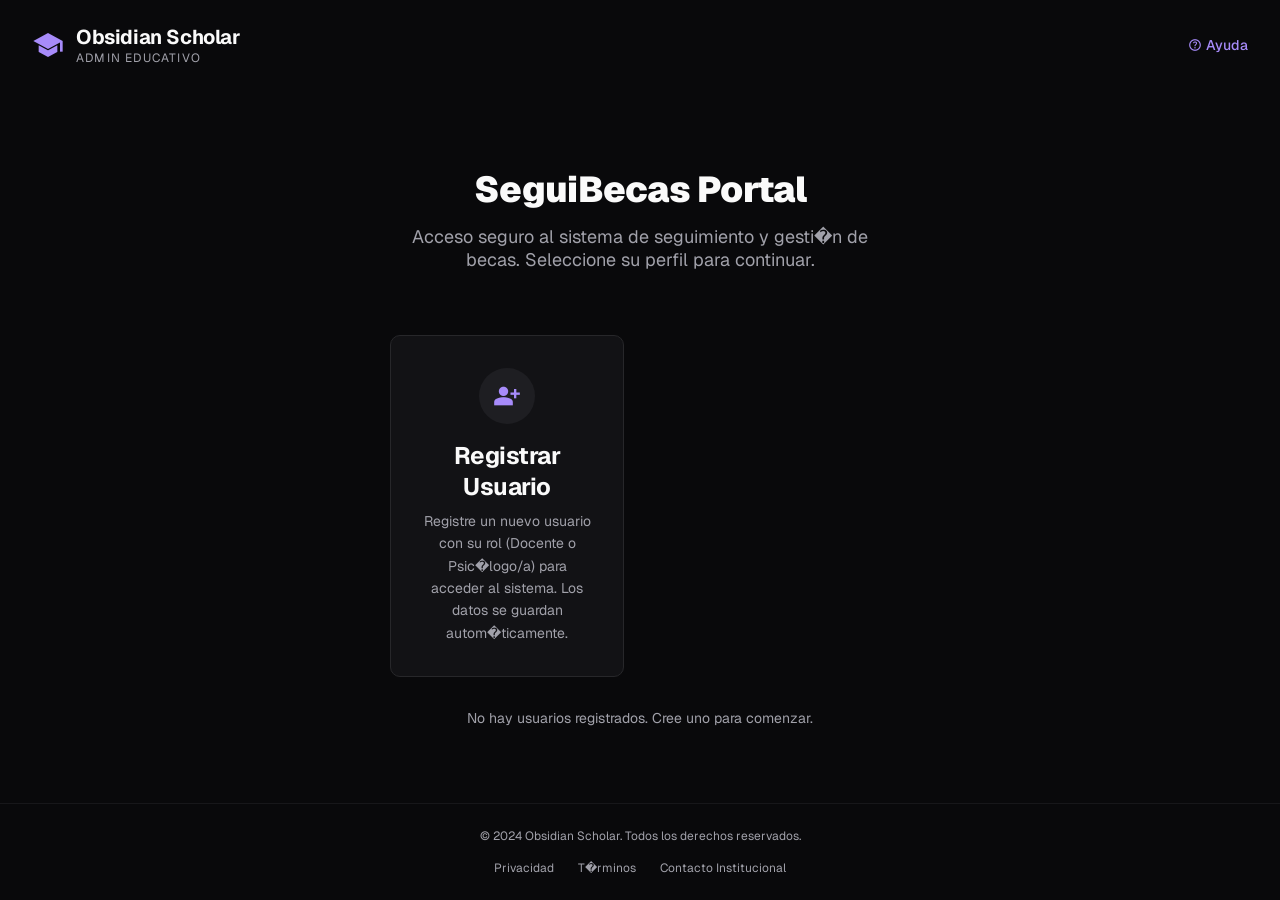
==== commit a3178fba: "Fix UTF-8 encoding, add user registration system, add export/import JSON, fix bitácora panel layout" ====
--- a/seguibecas/index.html
+++ b/seguibecas/index.html
@@ -15,6 +15,61 @@
 <div id="toast-container"></div>
 
 <!-- ============================================================ -->
+<!-- MODAL: REGISTRO DE USUARIO -->
+<!-- ============================================================ -->
+<div class="modal-overlay" id="modal-registro-overlay" style="display:none">
+  <div class="modal" style="max-width:480px">
+    <div class="modal-header">
+      <h3>Registro de Usuario</h3>
+      <button class="modal-close" id="modal-registro-close"><span class="material-symbols-outlined">close</span></button>
+    </div>
+    <div class="modal-body">
+      <div class="form-group">
+        <label for="reg-nombre">Nombre completo</label>
+        <input type="text" id="reg-nombre" class="form-input" placeholder="Ej: Dr. Ana Mart�nez">
+      </div>
+      <div class="form-group">
+        <label for="reg-email">Correo electr�nico</label>
+        <input type="email" id="reg-email" class="form-input" placeholder="correo@institucion.edu">
+      </div>
+      <div class="form-group">
+        <label>Seleccione su rol</label>
+        <div style="display:flex;gap:0.75rem;margin-top:0.375rem">
+          <button class="modal-option rol-btn" data-rol="docente" style="flex:1;flex-direction:column;align-items:center;text-align:center;padding:1rem">
+            <span class="material-symbols-outlined" style="font-size:2rem;color:var(--color-primary);margin-bottom:0.5rem">local_library</span>
+            <strong>Docente</strong>
+          </button>
+          <button class="modal-option rol-btn" data-rol="psicologo" style="flex:1;flex-direction:column;align-items:center;text-align:center;padding:1rem">
+            <span class="material-symbols-outlined" style="font-size:2rem;color:var(--color-tertiary);margin-bottom:0.5rem">psychology</span>
+            <strong>Psic�logo/a</strong>
+          </button>
+        </div>
+        <input type="hidden" id="reg-rol" value="">
+        <p id="reg-rol-selected" style="font-size:var(--text-xs);color:var(--color-on-surface-variant);margin-top:0.5rem;display:none"></p>
+      </div>
+      <button class="btn btn-primary" id="btn-registrar" style="width:100%;justify-content:center;margin-top:0.5rem" disabled>Registrar</button>
+    </div>
+  </div>
+</div>
+
+<!-- ============================================================ -->
+<!-- MODAL: IMPORTAR JSON -->
+<!-- ============================================================ -->
+<div class="modal-overlay" id="modal-import-overlay" style="display:none">
+  <div class="modal" style="max-width:440px">
+    <div class="modal-header">
+      <h3>Importar Datos (JSON)</h3>
+      <button class="modal-close" id="modal-import-close"><span class="material-symbols-outlined">close</span></button>
+    </div>
+    <div class="modal-body">
+      <p style="color:var(--color-on-surface-variant);font-size:var(--text-sm);margin-bottom:1rem">Seleccione un archivo JSON previamente exportado para restaurar los datos del sistema.</p>
+      <input type="file" id="import-file-input" accept=".json" style="display:block;margin-bottom:1rem;color:var(--color-on-surface)">
+      <button class="btn btn-primary" id="btn-import-confirm" style="justify-content:center;width:100%" disabled>Importar</button>
+    </div>
+  </div>
+</div>
+
+<!-- ============================================================ -->
 <!-- MODAL: REMITIR A PSICOLOG�A -->
 <!-- ============================================================ -->
 <div class="modal-overlay" id="modal-referir-overlay" style="display:none">
@@ -105,31 +160,31 @@
         <h2>SeguiBecas Portal</h2>
         <p>Acceso seguro al sistema de seguimiento y gesti�n de becas. Seleccione su perfil para continuar.</p>
       </div>
-      <div class="home-grid">
-        <a class="home-card" href="#" data-view="view-docente">
-          <div class="home-card-top">
-            <div class="home-card-icon docente">
-              <span class="material-symbols-outlined fill">local_library</span>
+      <div id="home-logged-out">
+        <div class="home-grid" style="max-width:500px;margin:0 auto 2rem">
+          <button class="home-card" id="btn-registro-open" style="width:100%;text-align:center;cursor:pointer">
+            <div class="home-card-top" style="justify-content:center;margin-bottom:1rem">
+              <div class="home-card-icon docente" style="margin:0 auto">
+                <span class="material-symbols-outlined fill">person_add</span>
+              </div>
             </div>
-            <span class="material-symbols-outlined home-card-arrow">arrow_forward</span>
-          </div>
-          <div class="home-card-body">
-            <h3>Docente</h3>
-            <p>Acceso para profesores y tutores. Gestione el progreso acad�mico, reporte de calificaciones y evaluaci�n continua de estudiantes becados.</p>
-          </div>
-        </a>
-        <a class="home-card home-card-psych" href="#" data-view="view-psicologo">
-          <div class="home-card-top">
-            <div class="home-card-icon psicologo">
-              <span class="material-symbols-outlined fill">psychology</span>
+            <div class="home-card-body">
+              <h3>Registrar Usuario</h3>
+              <p>Registre un nuevo usuario con su rol (Docente o Psic�logo/a) para acceder al sistema. Los datos se guardan autom�ticamente.</p>
             </div>
-            <span class="material-symbols-outlined home-card-arrow">arrow_forward</span>
-          </div>
-          <div class="home-card-body">
-            <h3>Psic�logo/a</h3>
-            <p>Acceso para profesionales de apoyo. Seguimiento del bienestar emocional, entrevistas y reportes de acompa�amiento psicosocial.</p>
-          </div>
-        </a>
+          </button>
+        </div>
+        <div id="home-users-list" style="max-width:600px;margin:0 auto"></div>
+      </div>
+      <div id="home-logged-in" style="display:none;width:100%;max-width:600px;margin:0 auto">
+        <div id="home-session-info" class="settings-card" style="margin-bottom:1.5rem;text-align:center">
+          <h3 id="home-user-name" style="font-size:var(--text-xl);margin-bottom:0.25rem"></h3>
+          <p id="home-user-role" style="color:var(--color-on-surface-variant);font-size:var(--text-sm);margin-bottom:1rem"></p>
+          <div class="home-grid" style="grid-template-columns:1fr 1fr;gap:1rem;max-width:400px;margin:0 auto">
+            <button class="btn btn-primary" id="home-btn-ir-panel" style="justify-content:center;padding:0.75rem"><span class="material-symbols-outlined" style="font-size:var(--text-sm)">login</span> Ingresar</button>
+            <button class="btn btn-outline" id="home-btn-cerrar-sesion" style="justify-content:center;padding:0.75rem"><span class="material-symbols-outlined" style="font-size:var(--text-sm)">logout</span> Cerrar sesi�n</button>
+          </div>
+        </div>
       </div>
     </main>
     <footer class="home-footer">
@@ -177,9 +232,12 @@
           <span class="material-symbols-outlined">notifications</span>
           <span class="notif-badge" id="notif-badge-docente" style="display:none">0</span>
         </button>
+        <button class="topbar-btn" id="btn-export-docente" title="Exportar JSON" aria-label="Exportar datos"><span class="material-symbols-outlined">file_download</span></button>
+        <button class="topbar-btn" id="btn-import-open" title="Importar JSON" aria-label="Importar datos"><span class="material-symbols-outlined">file_upload</span></button>
         <div class="topbar-divider"></div>
         <button class="topbar-btn" aria-label="Ayuda"><span class="material-symbols-outlined">help_outline</span></button>
-        <div class="topbar-avatar">DR</div>
+        <div class="topbar-avatar" id="docente-avatar">DR</div>
+        <span id="docente-user-label" style="font-size:var(--text-xs);color:var(--color-on-surface-variant);margin-left:0.25rem;display:none"></span>
       </div>
     </header>
     <!-- Docente Dashboard Section -->
@@ -310,9 +368,12 @@
           <span class="material-symbols-outlined">notifications</span>
           <span class="notif-badge" id="notif-badge-psicologo" style="display:none">0</span>
         </button>
+        <button class="topbar-btn" id="btn-export-psicologo" title="Exportar JSON" aria-label="Exportar datos"><span class="material-symbols-outlined">file_download</span></button>
+        <button class="topbar-btn" id="btn-import-open" title="Importar JSON" aria-label="Importar datos"><span class="material-symbols-outlined">file_upload</span></button>
         <button class="topbar-btn" aria-label="Ayuda"><span class="material-symbols-outlined">help_outline</span></button>
         <div class="topbar-divider"></div>
         <div class="topbar-avatar">PS</div>
+        <span id="psicologo-user-label" style="font-size:var(--text-xs);color:var(--color-on-surface-variant);margin-left:0.25rem;display:none"></span>
       </div>
     </header>
     <!-- Dashboard Section -->
--- a/seguibecas/style.css
+++ b/seguibecas/style.css
@@ -821,7 +821,7 @@
 .psych-detail-scroll {
   flex: 1;
   overflow-y: auto;
-  padding: 1.5rem 2rem;
+  padding: 1.5rem 2rem 3rem;
 }
 .context-grid {
   display: grid;
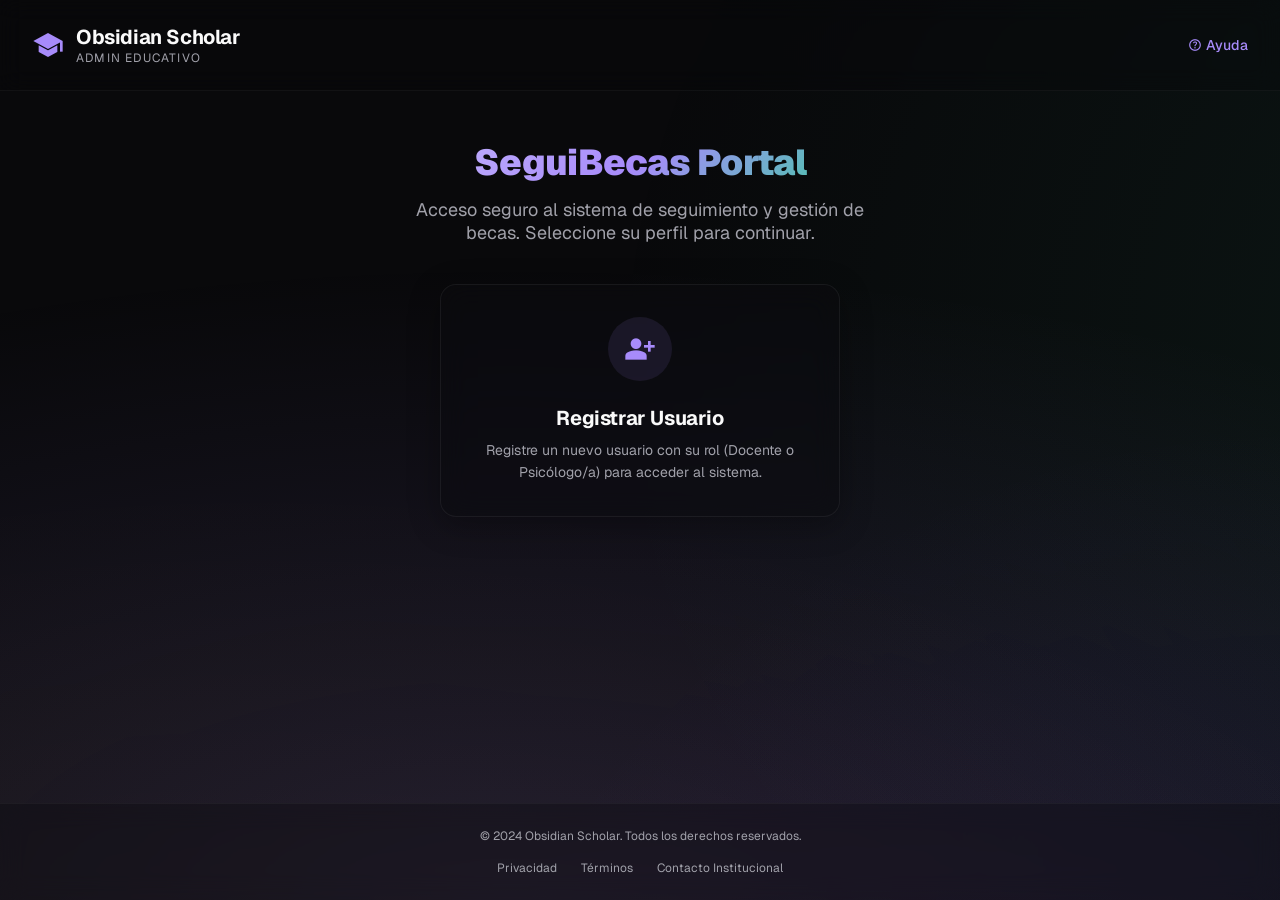
==== commit 0bdede53: "Fix encoding (U+FFFD removal), add glassmorphism + animated gradient, redesign home layout, add data" ====
--- a/seguibecas/index.html
+++ b/seguibecas/index.html
@@ -1,4 +1,4 @@
-<!DOCTYPE html>
+﻿<!DOCTYPE html>
 <html class="dark" lang="es">
 <head>
 <meta charset="UTF-8">
@@ -12,6 +12,8 @@
 </head>
 <body>
 
+<div class="bg-animated"></div>
+
 <div id="toast-container"></div>
 
 <!-- ============================================================ -->
@@ -26,10 +28,10 @@
     <div class="modal-body">
       <div class="form-group">
         <label for="reg-nombre">Nombre completo</label>
-        <input type="text" id="reg-nombre" class="form-input" placeholder="Ej: Dr. Ana Mart�nez">
+        <input type="text" id="reg-nombre" class="form-input" placeholder="Ej: Dr. Ana Martínez">
       </div>
       <div class="form-group">
-        <label for="reg-email">Correo electr�nico</label>
+        <label for="reg-email">Correo electrónico</label>
         <input type="email" id="reg-email" class="form-input" placeholder="correo@institucion.edu">
       </div>
       <div class="form-group">
@@ -41,7 +43,7 @@
           </button>
           <button class="modal-option rol-btn" data-rol="psicologo" style="flex:1;flex-direction:column;align-items:center;text-align:center;padding:1rem">
             <span class="material-symbols-outlined" style="font-size:2rem;color:var(--color-tertiary);margin-bottom:0.5rem">psychology</span>
-            <strong>Psic�logo/a</strong>
+            <strong>Psicólogo/a</strong>
           </button>
         </div>
         <input type="hidden" id="reg-rol" value="">
@@ -70,28 +72,28 @@
 </div>
 
 <!-- ============================================================ -->
-<!-- MODAL: REMITIR A PSICOLOG�A -->
+<!-- MODAL: REMITIR A PSICOLOGÍA -->
 <!-- ============================================================ -->
 <div class="modal-overlay" id="modal-referir-overlay" style="display:none">
   <div class="modal">
     <div class="modal-header">
-      <h3>Remitir a Psicolog�a</h3>
+      <h3>Remitir a Psicología</h3>
       <button class="modal-close" id="modal-referir-close"><span class="material-symbols-outlined">close</span></button>
     </div>
     <div class="modal-body">
-      <p style="color:var(--color-on-surface-variant);margin-bottom:1rem;font-size:var(--text-sm)">Seleccione el motivo de la remisi�n:</p>
+      <p style="color:var(--color-on-surface-variant);margin-bottom:1rem;font-size:var(--text-sm)">Seleccione el motivo de la remisión:</p>
       <div class="modal-options">
         <button class="modal-option" data-motivo="bajo_rendimiento">
           <span class="material-symbols-outlined" style="color:var(--color-warn)">school</span>
           <div>
-            <strong>Bajo rendimiento acad�mico</strong>
+            <strong>Bajo rendimiento académico</strong>
             <p style="font-size:var(--text-xs);color:var(--color-on-surface-variant);margin-top:0.25rem">El estudiante presenta calificaciones por debajo del promedio esperado.</p>
           </div>
         </button>
         <button class="modal-option" data-motivo="desercion">
           <span class="material-symbols-outlined" style="color:var(--color-error)">logout</span>
           <div>
-            <strong>Riesgo de deserci�n</strong>
+            <strong>Riesgo de deserción</strong>
             <p style="font-size:var(--text-xs);color:var(--color-on-surface-variant);margin-top:0.25rem">El estudiante presenta inasistencias recurrentes o riesgo de abandono.</p>
           </div>
         </button>
@@ -112,11 +114,11 @@
     <div class="modal-body">
       <div class="form-group">
         <label for="add-nombre">Nombre completo</label>
-        <input type="text" id="add-nombre" class="form-input" placeholder="Ej: Ana Mar�a L�pez">
+        <input type="text" id="add-nombre" class="form-input" placeholder="Ej: Ana María López">
       </div>
       <div class="form-group">
-        <label for="add-programa">Programa acad�mico</label>
-        <input type="text" id="add-programa" class="form-input" placeholder="Ej: Ingenier�a de Sistemas">
+        <label for="add-programa">Programa académico</label>
+        <input type="text" id="add-programa" class="form-input" placeholder="Ej: Ingeniería de Sistemas">
       </div>
       <div class="form-group">
         <label for="add-semestre">Semestre</label>
@@ -133,7 +135,7 @@
 <div class="notif-panel" id="notif-panel" style="display:none">
   <div class="notif-header">
     <h3>Notificaciones</h3>
-    <button class="notif-mark-read" id="btn-mark-read">Marcar todas como le�das</button>
+    <button class="notif-mark-read" id="btn-mark-read">Marcar todas como leídas</button>
   </div>
   <div class="notif-list" id="notif-list"></div>
 </div>
@@ -158,31 +160,35 @@
     <main class="home-main">
       <div class="home-hero">
         <h2>SeguiBecas Portal</h2>
-        <p>Acceso seguro al sistema de seguimiento y gesti�n de becas. Seleccione su perfil para continuar.</p>
+        <p>Acceso seguro al sistema de seguimiento y gestión de becas. Seleccione su perfil para continuar.</p>
       </div>
       <div id="home-logged-out">
-        <div class="home-grid" style="max-width:500px;margin:0 auto 2rem">
-          <button class="home-card" id="btn-registro-open" style="width:100%;text-align:center;cursor:pointer">
-            <div class="home-card-top" style="justify-content:center;margin-bottom:1rem">
-              <div class="home-card-icon docente" style="margin:0 auto">
-                <span class="material-symbols-outlined fill">person_add</span>
+        <div class="home-layout">
+          <div id="home-register-col">
+            <button class="home-card glass-card" id="btn-registro-open" style="width:100%;cursor:pointer">
+              <div class="home-card-top">
+                <div class="home-card-icon">
+                  <span class="material-symbols-outlined fill">person_add</span>
+                </div>
               </div>
-            </div>
-            <div class="home-card-body">
-              <h3>Registrar Usuario</h3>
-              <p>Registre un nuevo usuario con su rol (Docente o Psic�logo/a) para acceder al sistema. Los datos se guardan autom�ticamente.</p>
-            </div>
-          </button>
-        </div>
-        <div id="home-users-list" style="max-width:600px;margin:0 auto"></div>
-      </div>
-      <div id="home-logged-in" style="display:none;width:100%;max-width:600px;margin:0 auto">
-        <div id="home-session-info" class="settings-card" style="margin-bottom:1.5rem;text-align:center">
-          <h3 id="home-user-name" style="font-size:var(--text-xl);margin-bottom:0.25rem"></h3>
-          <p id="home-user-role" style="color:var(--color-on-surface-variant);font-size:var(--text-sm);margin-bottom:1rem"></p>
-          <div class="home-grid" style="grid-template-columns:1fr 1fr;gap:1rem;max-width:400px;margin:0 auto">
-            <button class="btn btn-primary" id="home-btn-ir-panel" style="justify-content:center;padding:0.75rem"><span class="material-symbols-outlined" style="font-size:var(--text-sm)">login</span> Ingresar</button>
-            <button class="btn btn-outline" id="home-btn-cerrar-sesion" style="justify-content:center;padding:0.75rem"><span class="material-symbols-outlined" style="font-size:var(--text-sm)">logout</span> Cerrar sesi�n</button>
+              <div class="home-card-body">
+                <h3>Registrar Usuario</h3>
+                <p>Registre un nuevo usuario con su rol (Docente o Psicólogo/a) para acceder al sistema.</p>
+              </div>
+            </button>
+          </div>
+          <div id="home-users-col">
+            <div id="home-users-list" style="text-align:left"></div>
+          </div>
+        </div>
+      </div>
+      <div id="home-logged-in" style="display:none;width:100%;max-width:500px;margin:0 auto">
+        <div id="home-session-info" class="glass-card" style="padding:2.5rem;text-align:center">
+          <h3 id="home-user-name" style="font-size:var(--text-2xl);margin-bottom:0.25rem"></h3>
+          <p id="home-user-role" style="color:var(--color-on-surface-variant);font-size:var(--text-sm);margin-bottom:1.5rem"></p>
+          <div style="display:flex;gap:1rem;justify-content:center">
+            <button class="btn btn-primary" id="home-btn-ir-panel" style="justify-content:center;padding:0.75rem 1.5rem"><span class="material-symbols-outlined" style="font-size:var(--text-sm)">login</span> Ingresar</button>
+            <button class="btn btn-outline" id="home-btn-cerrar-sesion" style="justify-content:center;padding:0.75rem 1.5rem"><span class="material-symbols-outlined" style="font-size:var(--text-sm)">logout</span> Cerrar sesión</button>
           </div>
         </div>
       </div>
@@ -191,7 +197,7 @@
       <p>&copy; 2024 Obsidian Scholar. Todos los derechos reservados.</p>
       <div class="home-footer-links">
         <a href="#">Privacidad</a>
-        <a href="#">T�rminos</a>
+        <a href="#">Términos</a>
         <a href="#">Contacto Institucional</a>
       </div>
     </footer>
@@ -213,7 +219,7 @@
     <div class="sidebar-nav">
       <a class="active" href="#" data-section="dashboard"><span class="material-symbols-outlined fill">dashboard</span>Dashboard</a>
       <a href="#" data-section="historial"><span class="material-symbols-outlined">history</span>Historial de Casos</a>
-      <a href="#" data-section="config"><span class="material-symbols-outlined">settings</span>Configuraci�n</a>
+      <a href="#" data-section="config"><span class="material-symbols-outlined">settings</span>Configuración</a>
     </div>
     <button class="sidebar-cta" id="btn-add-student-open"><span class="material-symbols-outlined fill">add</span>Agregar Estudiante</button>
     <a class="sidebar-logout" href="#" id="btn-home-docente"><span class="material-symbols-outlined">logout</span>Inicio</a>
@@ -262,7 +268,7 @@
           </div>
           <div>
             <div class="stat-card-value" id="stat-alertas" style="color:var(--color-error)">0</div>
-            <div class="stat-card-sub" style="color:var(--color-on-surface-variant)">Requieren revisi�n inmediata</div>
+            <div class="stat-card-sub" style="color:var(--color-on-surface-variant)">Requieren revisión inmediata</div>
           </div>
         </div>
         <div class="stat-card stat-clickable" id="stat-asistencia-card">
@@ -311,23 +317,23 @@
     <!-- Docente Settings Section -->
     <div class="content-area" id="docente-section-config" style="display:none">
       <div class="settings-panel">
-        <h2>Configuraci�n del Sistema</h2>
-        <p style="color:var(--color-on-surface-variant);margin-bottom:1.5rem">Gesti�n de par�metros acad�micos y umbrales de alerta.</p>
+        <h2>Configuración del Sistema</h2>
+        <p style="color:var(--color-on-surface-variant);margin-bottom:1.5rem">Gestión de parámetros académicos y umbrales de alerta.</p>
         <div class="settings-card">
-          <h4>Umbrales de Alerta Autom�tica</h4>
+          <h4>Umbrales de Alerta Automática</h4>
           <div class="form-group">
-            <label>Asistencia m�nima (%)</label>
+            <label>Asistencia mínima (%)</label>
             <input type="number" class="form-input" id="umbral-asistencia" value="60" min="0" max="100" style="width:100px">
           </div>
           <div class="form-group">
-            <label>Promedio m�nimo de notas</label>
+            <label>Promedio mínimo de notas</label>
             <input type="number" class="form-input" id="umbral-notas" value="3.0" min="1" max="5" step="0.1" style="width:100px">
           </div>
           <div class="form-group">
             <label>Faltas consecutivas para alerta</label>
             <input type="number" class="form-input" id="umbral-faltas" value="3" min="1" max="20" style="width:100px">
           </div>
-          <button class="btn btn-primary" id="btn-guardar-umbrales" style="margin-top:0.5rem">Guardar Configuraci�n</button>
+          <button class="btn btn-primary" id="btn-guardar-umbrales" style="margin-top:0.5rem">Guardar Configuración</button>
         </div>
       </div>
     </div>
@@ -349,7 +355,7 @@
     <div class="sidebar-nav">
       <a class="active" href="#" data-section="dashboard"><span class="material-symbols-outlined fill">dashboard</span>Dashboard</a>
       <a href="#" data-section="historial"><span class="material-symbols-outlined">history</span>Historial de Casos</a>
-      <a href="#" data-section="config"><span class="material-symbols-outlined">settings</span>Configuraci�n</a>
+      <a href="#" data-section="config"><span class="material-symbols-outlined">settings</span>Configuración</a>
     </div>
     <button class="sidebar-cta" style="opacity:0.5;cursor:default"><span class="material-symbols-outlined fill">add</span>Nuevo Caso</button>
     <a class="sidebar-logout" href="#" id="btn-home-psicologo"><span class="material-symbols-outlined">logout</span>Inicio</a>
@@ -357,7 +363,7 @@
   <div class="main-content">
     <header class="topbar">
       <div class="topbar-left">
-        <span class="topbar-title show">Panel de Psicolog�a</span>
+        <span class="topbar-title show">Panel de Psicología</span>
         <div class="topbar-search">
           <span class="material-symbols-outlined">search</span>
           <input type="text" id="search-psicologo" placeholder="Buscar casos...">
@@ -382,7 +388,7 @@
         <div style="display:flex;justify-content:space-between;align-items:center;margin-bottom:1.5rem">
           <div>
             <h2 style="font-size:var(--text-2xl);font-weight:700">Estudiantes en Seguimiento</h2>
-            <p style="color:var(--color-on-surface-variant);font-size:var(--text-sm)" id="psic-seguimiento-count">0 estudiantes en seguimiento psicol�gico</p>
+            <p style="color:var(--color-on-surface-variant);font-size:var(--text-sm)" id="psic-seguimiento-count">0 estudiantes en seguimiento psicológico</p>
           </div>
           <button class="btn btn-outline" id="btn-refresh-psic"><span class="material-symbols-outlined" style="font-size:var(--text-sm)">refresh</span> Actualizar</button>
         </div>
@@ -393,7 +399,7 @@
     <div id="psicologo-section-historial" style="display:none">
       <div class="content-area">
         <h2 style="font-size:var(--text-2xl);font-weight:700;margin-bottom:0.5rem">Historial de Casos</h2>
-        <p style="color:var(--color-on-surface-variant);font-size:var(--text-sm);margin-bottom:1.5rem">Todos los estudiantes que han sido remitidos a psicolog�a.</p>
+        <p style="color:var(--color-on-surface-variant);font-size:var(--text-sm);margin-bottom:1.5rem">Todos los estudiantes que han sido remitidos a psicología.</p>
         <div id="psic-historial-content"></div>
       </div>
     </div>
@@ -401,10 +407,10 @@
     <div id="psicologo-section-config" style="display:none">
       <div class="content-area">
         <div class="settings-panel">
-          <h2>Configuraci�n</h2>
-          <p style="color:var(--color-on-surface-variant);margin-bottom:1rem">Panel de Psicolog�a - SeguiBecas v1.0</p>
+          <h2>Configuración</h2>
+          <p style="color:var(--color-on-surface-variant);margin-bottom:1rem">Panel de Psicología - SeguiBecas v1.0</p>
           <div class="settings-card">
-            <p style="color:var(--color-on-surface-variant);font-size:var(--text-sm)">Sistema de Seguimiento de Estudiantes Becados. Las notificaciones y alertas se gestionan autom�ticamente desde el panel de Docente.</p>
+            <p style="color:var(--color-on-surface-variant);font-size:var(--text-sm)">Sistema de Seguimiento de Estudiantes Becados. Las notificaciones y alertas se gestionan automáticamente desde el panel de Docente.</p>
           </div>
         </div>
       </div>
@@ -424,8 +430,8 @@
         <div class="psych-detail" id="psych-detail">
           <div class="psych-detail-empty" id="psych-empty">
             <span class="material-symbols-outlined">inbox</span>
-            <h3>Ning�n caso seleccionado</h3>
-            <p>Seleccione una alerta de la bandeja para ver los detalles, revisar la bit�cora y resolver casos.</p>
+            <h3>Ningún caso seleccionado</h3>
+            <p>Seleccione una alerta de la bandeja para ver los detalles, revisar la bitácora y resolver casos.</p>
           </div>
           <div id="psych-case-view" style="display:none">
             <div class="psych-detail-header">
@@ -447,7 +453,7 @@
               <div class="context-grid" id="context-grid">
                 <div class="context-card">
                   <span class="material-symbols-outlined">school</span>
-                  <h4>Estado Acad�mico</h4>
+                  <h4>Estado Académico</h4>
                   <div class="value" id="ctx-academic"></div>
                   <div class="sub" id="ctx-academic-status"></div>
                 </div>
@@ -466,18 +472,18 @@
               </div>
               <div class="bitacora-section">
                 <div class="bitacora-header">
-                  <h3>Bit�cora de Seguimiento</h3>
+                  <h3>Bitácora de Seguimiento</h3>
                 </div>
                 <div class="bitacora-timeline" id="bitacora-list"></div>
                 <div class="obs-form">
-                  <label for="obs-textarea">Agregar nueva observaci�n</label>
-                  <textarea id="obs-textarea" placeholder="Documente la interacci�n, notas o pr�ximos pasos aqu�..." rows="3"></textarea>
+                  <label for="obs-textarea">Agregar nueva observación</label>
+                  <textarea id="obs-textarea" placeholder="Documente la interacción, notas o próximos pasos aquí..." rows="3"></textarea>
                   <div class="inline-error" id="obs-error" style="display:none"></div>
                   <div class="obs-form-bottom">
                     <div class="obs-form-tools">
                       <button aria-label="Adjuntar archivo"><span class="material-symbols-outlined">attach_file</span></button>
                     </div>
-                    <button class="obs-submit" id="btn-guardar-obs"><span class="material-symbols-outlined" style="font-size:var(--text-sm)">save</span> Guardar Observaci�n</button>
+                    <button class="obs-submit" id="btn-guardar-obs"><span class="material-symbols-outlined" style="font-size:var(--text-sm)">save</span> Guardar Observación</button>
                   </div>
                 </div>
               </div>
@@ -489,7 +495,7 @@
   </div>
 </div>
 
-<button class="sidebar-toggle" id="sidebar-toggle" aria-label="Abrir men�"><span class="material-symbols-outlined">menu</span></button>
+<button class="sidebar-toggle" id="sidebar-toggle" aria-label="Abrir menú"><span class="material-symbols-outlined">menu</span></button>
 <div class="sidebar-overlay" id="sidebar-overlay"></div>
 <div class="modal-overlay" id="modal-backdrop" style="display:none"></div>
 
--- a/seguibecas/style.css
+++ b/seguibecas/style.css
@@ -1,10 +1,10 @@
 :root {
   --color-bg: #09090b;
   --color-surface: #0c0c0f;
-  --color-surface-container: #121215;
-  --color-surface-container-low: #0f0f12;
-  --color-surface-container-high: #18181b;
-  --color-surface-container-highest: #1e1e22;
+  --color-surface-container: rgba(18, 18, 21, 0.7);
+  --color-surface-container-low: rgba(15, 15, 18, 0.7);
+  --color-surface-container-high: rgba(24, 24, 27, 0.8);
+  --color-surface-container-highest: rgba(30, 30, 34, 0.85);
   --color-primary: #a78bfa;
   --color-primary-container: #7c3aed;
   --color-primary-fixed: #ede9fe;
@@ -16,7 +16,7 @@
   --color-warn: #f59e0b;
   --color-warn-container: #451a03;
   --color-outline: #52525b;
-  --color-outline-variant: #27272a;
+  --color-outline-variant: rgba(39, 39, 42, 0.6);
   --color-on-surface: #fafafa;
   --color-on-surface-variant: #a1a1aa;
   --color-on-error: #1a0000;
@@ -45,6 +45,70 @@
   --sidebar-w: 256px;
 }
 
+/* ============================================================ */
+/* ANIMATED GRADIENT BACKGROUND */
+/* ============================================================ */
+.bg-animated {
+  position: fixed;
+  top: 0; left: 0; right: 0; bottom: 0;
+  z-index: 0;
+  background:
+    radial-gradient(ellipse at 20% 50%, rgba(167, 139, 250, 0.15) 0%, transparent 50%),
+    radial-gradient(ellipse at 80% 20%, rgba(52, 211, 153, 0.10) 0%, transparent 50%),
+    radial-gradient(ellipse at 50% 80%, rgba(124, 58, 237, 0.12) 0%, transparent 50%),
+    radial-gradient(ellipse at 10% 90%, rgba(251, 191, 36, 0.08) 0%, transparent 50%);
+  background-size: 200% 200%;
+  animation: gradienteMovil 20s ease-in-out infinite;
+}
+body { background: transparent; }
+.body-bg-fallback {
+  position: fixed; top: 0; left: 0; right: 0; bottom: 0;
+  background: var(--color-bg);
+  z-index: -2;
+}
+@keyframes gradienteMovil {
+  0%   { background-position: 0% 50%; }
+  25%  { background-position: 100% 0%; }
+  50%  { background-position: 100% 100%; }
+  75%  { background-position: 0% 100%; }
+  100% { background-position: 0% 50%; }
+}
+
+/* ============================================================ */
+/* GLASSMORPHISM */
+/* ============================================================ */
+.glass {
+  background: rgba(12, 12, 15, 0.65) !important;
+  backdrop-filter: blur(16px) saturate(1.2);
+  -webkit-backdrop-filter: blur(16px) saturate(1.2);
+  border: 1px solid rgba(255, 255, 255, 0.06) !important;
+}
+.glass-light {
+  background: rgba(18, 18, 21, 0.5) !important;
+  backdrop-filter: blur(20px) saturate(1.4);
+  -webkit-backdrop-filter: blur(20px) saturate(1.4);
+  border: 1px solid rgba(255, 255, 255, 0.08) !important;
+}
+.glass-card {
+  background: rgba(12, 12, 15, 0.55);
+  backdrop-filter: blur(14px) saturate(1.3);
+  -webkit-backdrop-filter: blur(14px) saturate(1.3);
+  border: 1px solid rgba(255, 255, 255, 0.06);
+  border-radius: var(--radius-lg);
+  box-shadow: 0 8px 32px rgba(0, 0, 0, 0.3);
+  transition: all 0.3s ease;
+}
+.glass-card:hover {
+  background: rgba(18, 18, 21, 0.65);
+  border-color: rgba(167, 139, 250, 0.2);
+  box-shadow: 0 8px 32px rgba(167, 139, 250, 0.1);
+  transform: translateY(-2px);
+}
+.glass-card-psych:hover {
+  border-color: rgba(52, 211, 153, 0.2);
+  box-shadow: 0 8px 32px rgba(52, 211, 153, 0.1);
+}
+
 *, *::before, *::after { box-sizing: border-box; margin: 0; padding: 0; }
 body {
   font-family: var(--font-family);
@@ -62,7 +126,7 @@
 }
 .material-symbols-outlined.fill { font-variation-settings: 'FILL' 1, 'wght' 400, 'GRAD' 0, 'opsz' 24; }
 
-.view { display: none; }
+.view { display: none; position: relative; z-index: 1; }
 .view.active { display: flex; }
 
 #view-home.active {
@@ -283,6 +347,10 @@
   padding: 1.5rem 2rem;
   position: relative;
   z-index: 10;
+  background: rgba(9, 9, 11, 0.3);
+  backdrop-filter: blur(12px);
+  -webkit-backdrop-filter: blur(12px);
+  border-bottom: 1px solid rgba(255, 255, 255, 0.04);
 }
 .home-brand {
   display: flex;
@@ -318,7 +386,6 @@
   display: flex;
   flex-direction: column;
   align-items: center;
-  justify-content: center;
   padding: 3rem 1rem;
   text-align: center;
   position: relative;
@@ -326,13 +393,17 @@
 }
 .home-hero {
   max-width: 640px;
-  margin-bottom: 4rem;
+  margin-bottom: 2.5rem;
 }
 .home-hero h2 {
   font-size: var(--text-4xl);
   font-weight: 900;
   letter-spacing: -0.02em;
   margin-bottom: 0.75rem;
+  background: linear-gradient(135deg, var(--color-primary-fixed-dim), var(--color-primary), var(--color-tertiary));
+  -webkit-background-clip: text;
+  -webkit-text-fill-color: transparent;
+  background-clip: text;
 }
 .home-hero p {
   font-size: var(--text-lg);
@@ -340,83 +411,90 @@
   max-width: 500px;
   margin: 0 auto;
 }
-.home-grid {
-  display: grid;
-  grid-template-columns: 1fr;
+
+/* Home logged-out layout: centered when empty, side-by-side when users exist */
+#home-logged-out {
+  width: 100%;
+  max-width: 960px;
+  display: flex;
+  flex-direction: column;
+  align-items: center;
+}
+#home-logged-out:not(.has-users) {
+  justify-content: center;
+  flex: 1;
+}
+#home-logged-out:not(.has-users) #home-register-col {
+  max-width: 400px;
+  margin: 0 auto;
+}
+#home-logged-out:not(.has-users) #home-users-col {
+  display: none;
+}
+#home-logged-out.has-users #home-register-col {
+  max-width: 380px;
+}
+.home-layout {
+  display: flex;
   gap: 2rem;
   width: 100%;
-  max-width: 900px;
-}
+  align-items: flex-start;
+}
+#home-register-col { flex-shrink: 0; width: 100%; }
+#home-users-col { flex: 1; min-width: 0; }
+
 .home-card {
   display: block;
   position: relative;
-  background: var(--color-surface-container);
-  border: 1px solid var(--color-outline-variant);
-  border-radius: var(--radius-md);
+  border-radius: var(--radius-lg);
   padding: 2rem;
   transition: all 0.3s ease;
   text-align: left;
   overflow: hidden;
-}
-.home-card::before {
-  content: '';
-  position: absolute;
-  top: -1px; left: -1px; right: -1px; bottom: -1px;
-  background: transparent;
-  border-radius: var(--radius-md);
-  z-index: -1;
-  transition: background 0.3s ease;
-}
-.home-card:hover::before {
-  background: linear-gradient(45deg, var(--color-primary) 0%, transparent 50%, var(--color-primary) 100%);
-  opacity: 0.3;
-}
-.home-card:hover { background: var(--color-surface-container-high); transform: translateY(-4px); }
-.home-card-psych:hover::before {
-  background: linear-gradient(45deg, var(--color-tertiary) 0%, transparent 50%, var(--color-tertiary) 100%);
-  opacity: 0.3;
+  background: rgba(12, 12, 15, 0.55);
+  backdrop-filter: blur(14px) saturate(1.3);
+  -webkit-backdrop-filter: blur(14px) saturate(1.3);
+  border: 1px solid rgba(255, 255, 255, 0.06);
+  box-shadow: 0 8px 32px rgba(0, 0, 0, 0.3);
+}
+.home-card:hover {
+  background: rgba(18, 18, 21, 0.65);
+  border-color: rgba(167, 139, 250, 0.2);
+  box-shadow: 0 8px 32px rgba(167, 139, 250, 0.1);
+  transform: translateY(-4px);
 }
 .home-card-top {
   display: flex;
-  justify-content: space-between;
-  align-items: flex-start;
-  margin-bottom: 2rem;
+  justify-content: center;
+  align-items: center;
+  margin-bottom: 1.5rem;
 }
 .home-card-icon {
-  width: 56px; height: 56px;
+  width: 64px; height: 64px;
   border-radius: var(--radius-full);
-  background: var(--color-surface-container-highest);
+  background: rgba(167, 139, 250, 0.1);
   display: flex;
   align-items: center;
   justify-content: center;
   transition: transform 0.3s ease;
 }
 .home-card:hover .home-card-icon { transform: scale(1.1); }
-.home-card-icon.docente { color: var(--color-primary); }
-.home-card-icon.psicologo { color: var(--color-tertiary); }
-.home-card-icon .material-symbols-outlined { font-size: 1.75rem; }
-.home-card-arrow {
-  color: var(--color-outline-variant);
-  transition: color var(--transition);
-}
-.home-card:hover .home-card-arrow { color: var(--color-primary); }
-.home-card-psych:hover .home-card-arrow { color: var(--color-tertiary); }
+.home-card-icon .material-symbols-outlined { font-size: 2rem; color: var(--color-primary); }
+.home-card-body { text-align: center; }
 .home-card-body h3 {
-  font-size: var(--text-2xl);
+  font-size: var(--text-xl);
   font-weight: 700;
   letter-spacing: -0.02em;
   margin-bottom: 0.5rem;
-  transition: color var(--transition);
-}
-.home-card:hover .home-card-body h3 { color: var(--color-primary); }
-.home-card-psych:hover .home-card-body h3 { color: var(--color-tertiary); }
+  color: var(--color-on-surface);
+}
 .home-card-body p {
   font-size: var(--text-sm);
   color: var(--color-on-surface-variant);
   line-height: 1.6;
 }
 .home-footer {
-  border-top: 1px solid rgba(39,39,42,0.5);
+  border-top: 1px solid rgba(255,255,255,0.04);
   padding: 1.5rem 2rem;
   display: flex;
   flex-direction: column;
@@ -424,6 +502,9 @@
   gap: 1rem;
   position: relative;
   z-index: 10;
+  background: rgba(9, 9, 11, 0.3);
+  backdrop-filter: blur(12px);
+  -webkit-backdrop-filter: blur(12px);
 }
 .home-footer p { font-size: var(--text-xs); color: var(--color-on-surface-variant); }
 .home-footer-links { display: flex; gap: 1.5rem; }
@@ -433,6 +514,12 @@
   transition: color var(--transition);
 }
 .home-footer-links a:hover { color: var(--color-on-surface); }
+
+.user-card:hover {
+  background: rgba(18,18,21,0.65) !important;
+  border-color: rgba(167,139,250,0.2) !important;
+  transform: translateX(4px);
+}
 
 /* TOAST */
 #toast-container {
@@ -479,8 +566,10 @@
   margin-bottom: 2rem;
 }
 .stat-card {
-  background: var(--color-surface-container);
-  border: 1px solid var(--color-outline-variant);
+  background: rgba(12, 12, 15, 0.4);
+  backdrop-filter: blur(12px) saturate(1.2);
+  -webkit-backdrop-filter: blur(12px) saturate(1.2);
+  border: 1px solid rgba(255, 255, 255, 0.06);
   border-radius: var(--radius-lg);
   padding: 1.5rem;
   position: relative;
@@ -961,8 +1050,15 @@
 @media (min-width: 640px) {
   .stats-grid { grid-template-columns: repeat(3, 1fr); }
   .context-grid { grid-template-columns: repeat(3, 1fr); }
-  .home-grid { grid-template-columns: repeat(2, 1fr); }
   .topbar-divider { display: block; }
+}
+@media (min-width: 768px) {
+  #home-logged-out.has-users .home-layout { flex-direction: row; }
+  #home-register-col { width: auto; }
+}
+@media (max-width: 767px) {
+  .home-layout { flex-direction: column; align-items: center; }
+  #home-register-col { width: 100%; max-width: 400px; }
 }
 @media (max-width: 767px) {
   .sidebar { transform: translateX(-100%); transition: transform 0.3s ease; }
@@ -1013,7 +1109,9 @@
 .modal-overlay {
   position: fixed;
   inset: 0;
-  background: rgba(0,0,0,0.6);
+  background: rgba(0,0,0,0.5);
+  backdrop-filter: blur(6px);
+  -webkit-backdrop-filter: blur(6px);
   z-index: 9998;
   display: flex;
   align-items: center;
@@ -1021,12 +1119,14 @@
   padding: 1rem;
 }
 .modal {
-  background: var(--color-surface-container);
-  border: 1px solid var(--color-outline-variant);
+  background: rgba(12, 12, 15, 0.85);
+  backdrop-filter: blur(20px) saturate(1.3);
+  -webkit-backdrop-filter: blur(20px) saturate(1.3);
+  border: 1px solid rgba(255, 255, 255, 0.06);
   border-radius: var(--radius-lg);
   max-width: 520px;
   width: 100%;
-  box-shadow: var(--shadow-lg);
+  box-shadow: 0 16px 48px rgba(0, 0, 0, 0.5), 0 0 0 1px rgba(255, 255, 255, 0.03);
   overflow: hidden;
 }
 .modal-header {
@@ -1149,8 +1249,10 @@
   max-width: 600px;
 }
 .settings-card {
-  background: var(--color-surface-container);
-  border: 1px solid var(--color-outline-variant);
+  background: rgba(12, 12, 15, 0.55);
+  backdrop-filter: blur(14px) saturate(1.2);
+  -webkit-backdrop-filter: blur(14px) saturate(1.2);
+  border: 1px solid rgba(255, 255, 255, 0.06);
   border-radius: var(--radius-lg);
   padding: 1.5rem;
 }
@@ -1158,14 +1260,16 @@
 
 /* DASHBOARD PSIC */
 .psic-dashboard-card {
-  background: var(--color-surface-container);
-  border: 1px solid var(--color-outline-variant);
+  background: rgba(12, 12, 15, 0.4);
+  backdrop-filter: blur(12px) saturate(1.2);
+  -webkit-backdrop-filter: blur(12px) saturate(1.2);
+  border: 1px solid rgba(255, 255, 255, 0.06);
   border-radius: var(--radius-lg);
   padding: 1.25rem;
   margin-bottom: 1rem;
   transition: all var(--transition);
 }
-.psic-dashboard-card:hover { border-color: var(--color-outline); }
+.psic-dashboard-card:hover { border-color: rgba(167, 139, 250, 0.2); }
 .psic-dashboard-card .top-row {
   display: flex;
   justify-content: space-between;
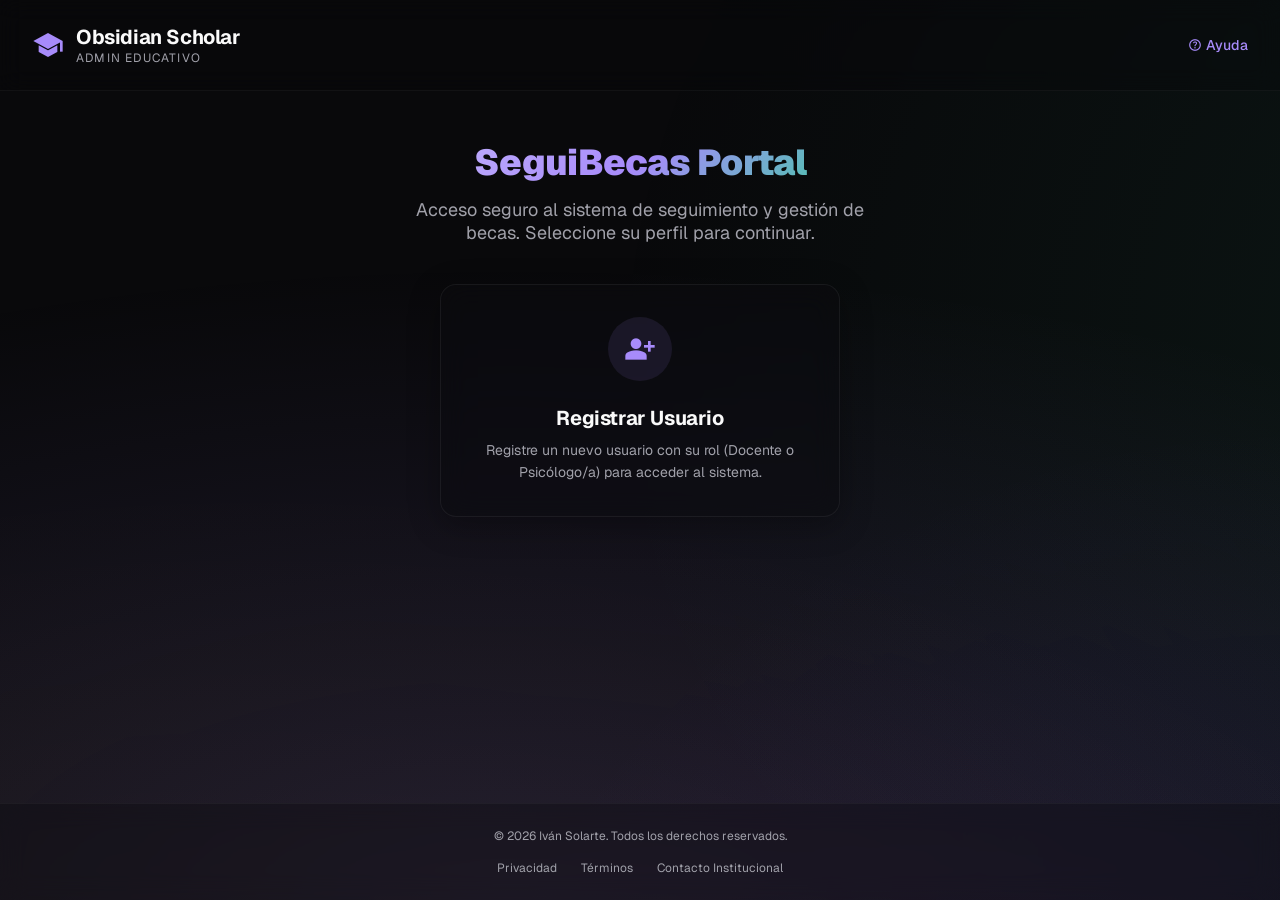
==== commit c34e6d06: "Update credits: Iván Solarte, 2026" ====
--- a/seguibecas/index.html
+++ b/seguibecas/index.html
@@ -184,6 +184,7 @@
       </div>
       <div id="home-logged-in" style="display:none;width:100%;max-width:500px;margin:0 auto">
         <div id="home-session-info" class="glass-card" style="padding:2.5rem;text-align:center">
+          <p style="font-size:var(--text-sm);color:var(--color-on-surface-variant);margin-bottom:0.25rem" id="home-saludo"></p>
           <h3 id="home-user-name" style="font-size:var(--text-2xl);margin-bottom:0.25rem"></h3>
           <p id="home-user-role" style="color:var(--color-on-surface-variant);font-size:var(--text-sm);margin-bottom:1.5rem"></p>
           <div style="display:flex;gap:1rem;justify-content:center">
@@ -194,7 +195,7 @@
       </div>
     </main>
     <footer class="home-footer">
-      <p>&copy; 2024 Obsidian Scholar. Todos los derechos reservados.</p>
+      <p>&copy; 2026 Iván Solarte. Todos los derechos reservados.</p>
       <div class="home-footer-links">
         <a href="#">Privacidad</a>
         <a href="#">Términos</a>
@@ -242,8 +243,18 @@
         <button class="topbar-btn" id="btn-import-open" title="Importar JSON" aria-label="Importar datos"><span class="material-symbols-outlined">file_upload</span></button>
         <div class="topbar-divider"></div>
         <button class="topbar-btn" aria-label="Ayuda"><span class="material-symbols-outlined">help_outline</span></button>
-        <div class="topbar-avatar" id="docente-avatar">DR</div>
-        <span id="docente-user-label" style="font-size:var(--text-xs);color:var(--color-on-surface-variant);margin-left:0.25rem;display:none"></span>
+        <div class="user-menu" id="user-menu-docente">
+          <div class="topbar-avatar" id="docente-avatar">DR</div>
+          <span id="docente-user-label" style="font-size:var(--text-xs);color:var(--color-on-surface-variant);margin-left:0.25rem;display:none"></span>
+          <div class="user-dropdown" id="user-dropdown-docente">
+            <div class="user-dropdown-header">
+              <span class="material-symbols-outlined" id="dropdown-icon-docente">local_library</span>
+              <span id="dropdown-user-name-docente"></span>
+            </div>
+            <div class="user-dropdown-divider"></div>
+            <button class="user-dropdown-item" id="dropdown-cerrar-docente"><span class="material-symbols-outlined">logout</span> Cerrar sesión</button>
+          </div>
+        </div>
       </div>
     </header>
     <!-- Docente Dashboard Section -->
@@ -378,8 +389,18 @@
         <button class="topbar-btn" id="btn-import-open" title="Importar JSON" aria-label="Importar datos"><span class="material-symbols-outlined">file_upload</span></button>
         <button class="topbar-btn" aria-label="Ayuda"><span class="material-symbols-outlined">help_outline</span></button>
         <div class="topbar-divider"></div>
-        <div class="topbar-avatar">PS</div>
-        <span id="psicologo-user-label" style="font-size:var(--text-xs);color:var(--color-on-surface-variant);margin-left:0.25rem;display:none"></span>
+        <div class="user-menu" id="user-menu-psicologo">
+          <div class="topbar-avatar" id="psicologo-avatar">PS</div>
+          <span id="psicologo-user-label" style="font-size:var(--text-xs);color:var(--color-on-surface-variant);margin-left:0.25rem;display:none"></span>
+          <div class="user-dropdown" id="user-dropdown-psicologo">
+            <div class="user-dropdown-header">
+              <span class="material-symbols-outlined" id="dropdown-icon-psicologo">psychology</span>
+              <span id="dropdown-user-name-psicologo"></span>
+            </div>
+            <div class="user-dropdown-divider"></div>
+            <button class="user-dropdown-item" id="dropdown-cerrar-psicologo"><span class="material-symbols-outlined">logout</span> Cerrar sesión</button>
+          </div>
+        </div>
       </div>
     </header>
     <!-- Dashboard Section -->
@@ -478,12 +499,11 @@
                 <div class="obs-form">
                   <label for="obs-textarea">Agregar nueva observación</label>
                   <textarea id="obs-textarea" placeholder="Documente la interacción, notas o próximos pasos aquí..." rows="3"></textarea>
-                  <div class="inline-error" id="obs-error" style="display:none"></div>
                   <div class="obs-form-bottom">
                     <div class="obs-form-tools">
                       <button aria-label="Adjuntar archivo"><span class="material-symbols-outlined">attach_file</span></button>
                     </div>
-                    <button class="obs-submit" id="btn-guardar-obs"><span class="material-symbols-outlined" style="font-size:var(--text-sm)">save</span> Guardar Observación</button>
+                    <button class="obs-submit" id="btn-guardar-obs" onclick="guardarObservacion()"><span class="material-symbols-outlined" style="font-size:var(--text-sm)">save</span> Guardar Observación</button>
                   </div>
                 </div>
               </div>
--- a/seguibecas/style.css
+++ b/seguibecas/style.css
@@ -515,11 +515,61 @@
 }
 .home-footer-links a:hover { color: var(--color-on-surface); }
 
-.user-card:hover {
-  background: rgba(18,18,21,0.65) !important;
-  border-color: rgba(167,139,250,0.2) !important;
-  transform: translateX(4px);
-}
+.user-menu {
+  position: relative;
+  display: flex;
+  align-items: center;
+  cursor: pointer;
+}
+.user-dropdown {
+  position: absolute;
+  top: calc(100% + 8px);
+  right: 0;
+  min-width: 200px;
+  background: rgba(12, 12, 15, 0.92);
+  backdrop-filter: blur(20px) saturate(1.3);
+  -webkit-backdrop-filter: blur(20px) saturate(1.3);
+  border: 1px solid rgba(255,255,255,0.08);
+  border-radius: var(--radius-md);
+  box-shadow: 0 12px 40px rgba(0,0,0,0.5);
+  z-index: 999;
+  display: none;
+  overflow: hidden;
+}
+.user-dropdown.open { display: block; }
+.user-dropdown-header {
+  display: flex;
+  align-items: center;
+  gap: 0.75rem;
+  padding: 0.85rem 1rem;
+  font-size: var(--text-sm);
+  font-weight: 500;
+  color: var(--color-on-surface);
+  border-bottom: 1px solid rgba(255,255,255,0.06);
+}
+.user-dropdown-header .material-symbols-outlined {
+  font-size: 1.25rem;
+  color: var(--color-primary);
+}
+.user-dropdown-divider { height: 1px; background: rgba(255,255,255,0.06); }
+.user-dropdown-item {
+  display: flex;
+  align-items: center;
+  gap: 0.75rem;
+  width: 100%;
+  padding: 0.75rem 1rem;
+  font-size: var(--text-sm);
+  color: var(--color-on-surface-variant);
+  background: none;
+  border: none;
+  text-align: left;
+  cursor: pointer;
+  transition: all var(--transition);
+}
+.user-dropdown-item:hover { background: rgba(167,139,250,0.08); color: var(--color-on-surface); }
+.user-dropdown-item .material-symbols-outlined { font-size: 1.1rem; }
+.user-dropdown-item:hover .material-symbols-outlined { color: var(--color-primary); }
+
 
 /* TOAST */
 #toast-container {
@@ -839,7 +889,7 @@
   flex-direction: column;
   overflow: hidden;
 }
-#psych-case-view { flex: 1; flex-direction: column; }
+#psych-case-view { flex: 1; display: flex; flex-direction: column; min-height: 0; }
 .psych-detail-empty {
   flex: 1;
   display: flex;
@@ -911,6 +961,7 @@
   flex: 1;
   overflow-y: auto;
   padding: 1.5rem 2rem 3rem;
+  min-height: 0;
 }
 .context-grid {
   display: grid;
